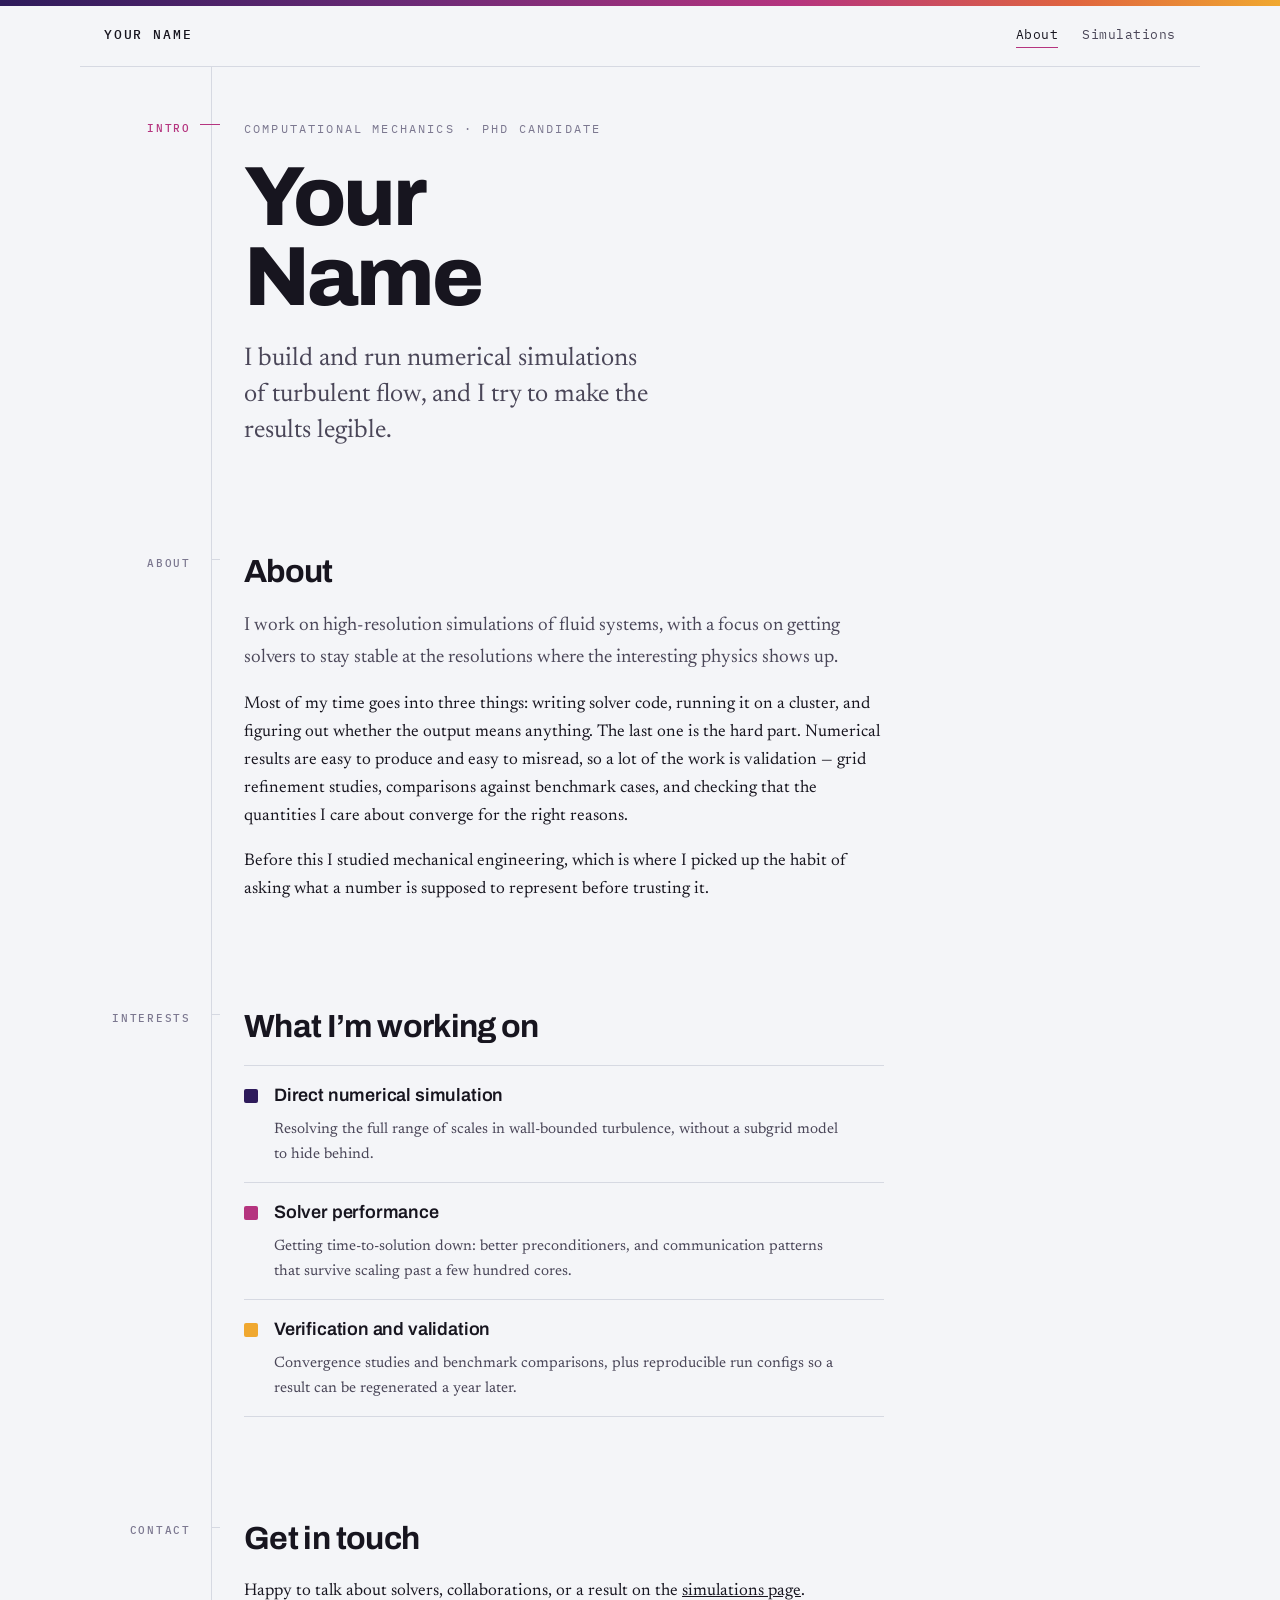
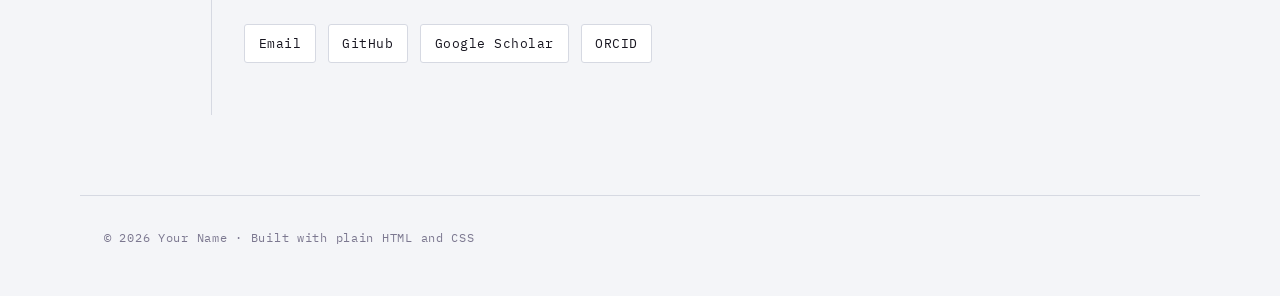
==== index.html @ 63b2d63e "First files" ====
<!DOCTYPE html>
<html lang="en">
<head>
<meta charset="utf-8">
<meta name="viewport" content="width=device-width, initial-scale=1">

<!-- EDIT 1: page title (shows in the browser tab and in search results) -->
<title>Your Name — Numerical simulation</title>
<meta name="description" content="Personal site: research background and simulation results.">

<link rel="preconnect" href="https://fonts.googleapis.com">
<link rel="preconnect" href="https://fonts.gstatic.com" crossorigin>
<link href="https://fonts.googleapis.com/css2?family=Archivo:wght@500;600;700;800&family=IBM+Plex+Mono:wght@400;500&family=Newsreader:ital,opsz,wght@0,6..72,400;0,6..72,500;1,6..72,400&display=swap" rel="stylesheet">
<link rel="stylesheet" href="style.css">
</head>

<body>
<div class="colorbar"></div>

<header class="masthead">
  <!-- EDIT 2: your name, in both places it appears -->
  <a class="masthead__name" href="index.html">Your Name</a>
  <nav class="nav" aria-label="Main">
    <a href="index.html" aria-current="page">About</a>
    <a href="simulations.html">Simulations</a>
  </nav>
</header>

<main class="wrap">

  <section class="band" id="intro">
    <div class="band__tick">Intro</div>
    <div class="band__body">
      <!-- EDIT 3: your field, one short line -->
      <p class="hero__eyebrow">Computational mechanics &middot; PhD candidate</p>
      <h1 class="hero__name">Your<br>Name</h1>
      <!-- EDIT 4: one sentence on what you actually do -->
      <p class="hero__thesis">I build and run numerical simulations of turbulent flow, and I try to make the results legible.</p>
    </div>
  </section>

  <section class="band" id="about">
    <div class="band__tick">About</div>
    <div class="band__body">
      <h2>About</h2>
      <!-- EDIT 5: replace these two paragraphs with your own background -->
      <p class="lede">I work on high-resolution simulations of fluid systems, with a focus on getting solvers to stay stable at the resolutions where the interesting physics shows up.</p>
      <p>Most of my time goes into three things: writing solver code, running it on a cluster, and figuring out whether the output means anything. The last one is the hard part. Numerical results are easy to produce and easy to misread, so a lot of the work is validation — grid refinement studies, comparisons against benchmark cases, and checking that the quantities I care about converge for the right reasons.</p>
      <p>Before this I studied mechanical engineering, which is where I picked up the habit of asking what a number is supposed to represent before trusting it.</p>
    </div>
  </section>

  <section class="band" id="work">
    <div class="band__tick">Interests</div>
    <div class="band__body">
      <h2>What I&rsquo;m working on</h2>
      <!-- EDIT 6: your research threads. Swatch colors are set inline. -->
      <ul class="legend">
        <li>
          <span class="swatch" style="background:#2e1b5b"></span>
          <div>
            <h3>Direct numerical simulation</h3>
            <p>Resolving the full range of scales in wall-bounded turbulence, without a subgrid model to hide behind.</p>
          </div>
        </li>
        <li>
          <span class="swatch" style="background:#b5347f"></span>
          <div>
            <h3>Solver performance</h3>
            <p>Getting time-to-solution down: better preconditioners, and communication patterns that survive scaling past a few hundred cores.</p>
          </div>
        </li>
        <li>
          <span class="swatch" style="background:#f0a830"></span>
          <div>
            <h3>Verification and validation</h3>
            <p>Convergence studies and benchmark comparisons, plus reproducible run configs so a result can be regenerated a year later.</p>
          </div>
        </li>
      </ul>
    </div>
  </section>

  <section class="band" id="contact">
    <div class="band__tick">Contact</div>
    <div class="band__body">
      <h2>Get in touch</h2>
      <p>Happy to talk about solvers, collaborations, or a result on the <a href="simulations.html">simulations page</a>.</p>
      <!-- EDIT 7: your real links. Delete any you don't use. -->
      <ul class="links">
        <li><a href="mailto:you@example.com">Email</a></li>
        <li><a href="https://github.com/yourusername">GitHub</a></li>
        <li><a href="https://scholar.google.com/">Google Scholar</a></li>
        <li><a href="https://orcid.org/">ORCID</a></li>
      </ul>
    </div>
  </section>

</main>

<footer class="foot">
  <!-- EDIT 8: name and year -->
  <p>&copy; 2026 Your Name &middot; Built with plain HTML and CSS</p>
</footer>

<script src="site.js"></script>
</body>
</html>
---- style.css ----
/* ============================================================
   Shared styles for both pages.
   Change a value here and it updates the whole site.
   ============================================================ */

:root {
  /* Palette sampled from a sequential colormap: deep indigo -> magenta -> amber */
  --indigo: #2e1b5b;
  --magenta: #b5347f;
  --amber: #f0a830;

  --ink: #17151f;
  --ink-2: #4a4658;
  --ink-3: #7c7890;
  --paper: #f4f5f8;
  --panel: #ffffff;
  --grid: #d6d9e2;

  --rail: 108px;      /* width of the axis rail column */
  --measure: 64ch;    /* comfortable reading width */

  --display: "Archivo", system-ui, sans-serif;
  --body: "Newsreader", Georgia, serif;
  --mono: "IBM Plex Mono", ui-monospace, monospace;
}

*,
*::before,
*::after { box-sizing: border-box; }

html { -webkit-text-size-adjust: 100%; }

body {
  margin: 0;
  background: var(--paper);
  color: var(--ink);
  font-family: var(--body);
  font-size: 1.0625rem;
  line-height: 1.65;
  font-optical-sizing: auto;
}

a { color: inherit; }

:focus-visible {
  outline: 2px solid var(--magenta);
  outline-offset: 3px;
  border-radius: 2px;
}

/* ---------- Colorbar + masthead ---------- */

.colorbar {
  height: 6px;
  background: linear-gradient(90deg,
    var(--indigo) 0%,
    #6b2a76 32%,
    var(--magenta) 62%,
    #e0653f 84%,
    var(--amber) 100%);
}

.masthead {
  display: flex;
  align-items: baseline;
  justify-content: space-between;
  gap: 1.5rem;
  flex-wrap: wrap;
  max-width: 1120px;
  margin: 0 auto;
  padding: 1.1rem 1.5rem;
  border-bottom: 1px solid var(--grid);
}

.masthead__name {
  font-family: var(--mono);
  font-size: 0.8125rem;
  font-weight: 500;
  letter-spacing: 0.14em;
  text-transform: uppercase;
  text-decoration: none;
}

.nav {
  display: flex;
  gap: 1.5rem;
  font-family: var(--mono);
  font-size: 0.8125rem;
  letter-spacing: 0.04em;
}

.nav a {
  text-decoration: none;
  color: var(--ink-2);
  padding-bottom: 2px;
  border-bottom: 1px solid transparent;
}

.nav a:hover { color: var(--ink); border-bottom-color: var(--grid); }

.nav a[aria-current="page"] {
  color: var(--ink);
  border-bottom-color: var(--magenta);
}

/* ---------- Page frame ---------- */

.wrap {
  max-width: 1120px;
  margin: 0 auto;
  padding: 0 1.5rem 5rem;
}

/* A band is one section: an axis tick on the left, content on the right. */
.band {
  display: grid;
  grid-template-columns: var(--rail) minmax(0, 1fr);
  align-items: start;
}

.band__tick {
  position: relative;
  align-self: stretch;
  padding: 3.25rem 1.25rem 3.25rem 0;
  border-right: 1px solid var(--grid);
  font-family: var(--mono);
  font-size: 0.6875rem;
  font-weight: 500;
  letter-spacing: 0.16em;
  text-transform: uppercase;
  color: var(--ink-3);
  text-align: right;
  transition: color 0.3s ease;
}

/* the tick mark that crosses the axis */
.band__tick::after {
  content: "";
  position: absolute;
  right: -9px;
  top: 3.6rem;
  width: 9px;
  height: 1px;
  background: var(--grid);
  transition: width 0.3s ease, background-color 0.3s ease;
}

.band.is-current .band__tick { color: var(--magenta); }
.band.is-current .band__tick::after { width: 20px; background: var(--magenta); }

.band__body {
  padding: 3.25rem 0 3.25rem 2rem;
  min-width: 0;
}

/* ---------- Type ---------- */

.hero__eyebrow {
  font-family: var(--mono);
  font-size: 0.75rem;
  letter-spacing: 0.18em;
  text-transform: uppercase;
  color: var(--ink-3);
  margin: 0 0 1.25rem;
}

.hero__name {
  font-family: var(--display);
  font-weight: 800;
  font-size: clamp(2.75rem, 8vw, 5.25rem);
  line-height: 0.95;
  letter-spacing: -0.035em;
  margin: 0;
}

.hero__thesis {
  max-width: 30ch;
  margin: 1.5rem 0 0;
  font-size: clamp(1.25rem, 2.4vw, 1.6rem);
  line-height: 1.4;
  color: var(--ink-2);
}

h2 {
  font-family: var(--display);
  font-weight: 700;
  font-size: clamp(1.5rem, 3vw, 2rem);
  letter-spacing: -0.02em;
  line-height: 1.15;
  margin: 0 0 1.25rem;
}

h3 {
  font-family: var(--display);
  font-weight: 600;
  font-size: 1.125rem;
  letter-spacing: -0.01em;
  margin: 0 0 0.5rem;
}

p { max-width: var(--measure); margin: 0 0 1.1rem; }
p:last-child { margin-bottom: 0; }

.lede { font-size: 1.1875rem; color: var(--ink-2); }

/* ---------- Legend (research interests) ---------- */

.legend { list-style: none; margin: 0; padding: 0; max-width: var(--measure); }

.legend li {
  display: grid;
  grid-template-columns: 14px 1fr;
  gap: 1rem;
  align-items: start;
  padding: 0.9rem 0;
  border-bottom: 1px solid var(--grid);
}

.legend li:first-child { border-top: 1px solid var(--grid); }

.legend .swatch {
  width: 14px;
  height: 14px;
  margin-top: 0.5rem;
  border-radius: 2px;
}

.legend p { margin: 0.15rem 0 0; color: var(--ink-2); font-size: 0.9375rem; }

/* ---------- Contact links ---------- */

.links {
  display: flex;
  flex-wrap: wrap;
  gap: 0.6rem 0.75rem;
  padding: 0;
  margin: 0;
  list-style: none;
}

.links a {
  display: inline-block;
  font-family: var(--mono);
  font-size: 0.8125rem;
  letter-spacing: 0.04em;
  text-decoration: none;
  padding: 0.5rem 0.85rem;
  background: var(--panel);
  border: 1px solid var(--grid);
  border-radius: 3px;
  transition: border-color 0.2s ease, transform 0.2s ease;
}

.links a:hover {
  border-color: var(--magenta);
  transform: translateY(-1px);
}

/* ---------- Figures (simulation cards) ---------- */

.figures {
  display: grid;
  gap: 3.5rem;
}

.figure {
  background: var(--panel);
  border: 1px solid var(--grid);
  border-radius: 4px;
  overflow: hidden;
}

.figure__media {
  position: relative;
  aspect-ratio: 16 / 9;
  background: #101018;
}

.figure__media video,
.figure__media iframe,
.figure__media img {
  display: block;
  width: 100%;
  height: 100%;
  border: 0;
  object-fit: cover;
}

/* Styled stand-in shown until you drop a real video in */
.figure__slot {
  position: absolute;
  inset: 0;
  display: grid;
  place-content: center;
  gap: 0.5rem;
  text-align: center;
  padding: 1.5rem;
  color: #8f8ba6;
  font-family: var(--mono);
  font-size: 0.75rem;
  letter-spacing: 0.08em;
  background-image:
    linear-gradient(to right, rgba(255, 255, 255, 0.055) 1px, transparent 1px),
    linear-gradient(to bottom, rgba(255, 255, 255, 0.055) 1px, transparent 1px);
  background-size: 40px 40px;
}

.figure__slot strong {
  color: #cfcbe0;
  font-weight: 500;
  letter-spacing: 0.14em;
  text-transform: uppercase;
}

.figure__caption { padding: 1.5rem 1.5rem 1.75rem; }

.figure__label {
  font-family: var(--mono);
  font-size: 0.75rem;
  font-weight: 500;
  letter-spacing: 0.14em;
  text-transform: uppercase;
  color: var(--magenta);
  margin: 0 0 0.4rem;
}

.figure__caption p { font-size: 0.9688rem; color: var(--ink-2); }

/* Run parameters table */
.params {
  width: 100%;
  border-collapse: collapse;
  margin-top: 1.25rem;
  font-family: var(--mono);
  font-size: 0.8125rem;
}

.params caption {
  text-align: left;
  font-size: 0.6875rem;
  letter-spacing: 0.16em;
  text-transform: uppercase;
  color: var(--ink-3);
  padding-bottom: 0.6rem;
}

.params th,
.params td {
  text-align: left;
  padding: 0.5rem 0.75rem 0.5rem 0;
  border-top: 1px solid var(--grid);
  vertical-align: top;
}

.params th { font-weight: 400; color: var(--ink-3); width: 40%; }
.params td { color: var(--ink); }

/* ---------- Footer ---------- */

.foot {
  border-top: 1px solid var(--grid);
  padding: 2rem 1.5rem 3rem;
  max-width: 1120px;
  margin: 0 auto;
  font-family: var(--mono);
  font-size: 0.75rem;
  letter-spacing: 0.06em;
  color: var(--ink-3);
}

/* ---------- Small screens: the axis rail folds away ---------- */

@media (max-width: 760px) {
  .band { grid-template-columns: 1fr; }

  .band__tick {
    border-right: 0;
    text-align: left;
    padding: 2.5rem 0 0;
  }

  .band__tick::after {
    right: auto;
    left: 0;
    top: auto;
    bottom: -0.55rem;
    width: 26px;
    background: var(--magenta);
  }

  .band.is-current .band__tick::after { width: 26px; }

  .band__body { padding: 1.25rem 0 2.25rem; }
}

@media (prefers-reduced-motion: reduce) {
  *,
  *::before,
  *::after {
    animation-duration: 0.01ms !important;
    transition-duration: 0.01ms !important;
    scroll-behavior: auto !important;
  }
}
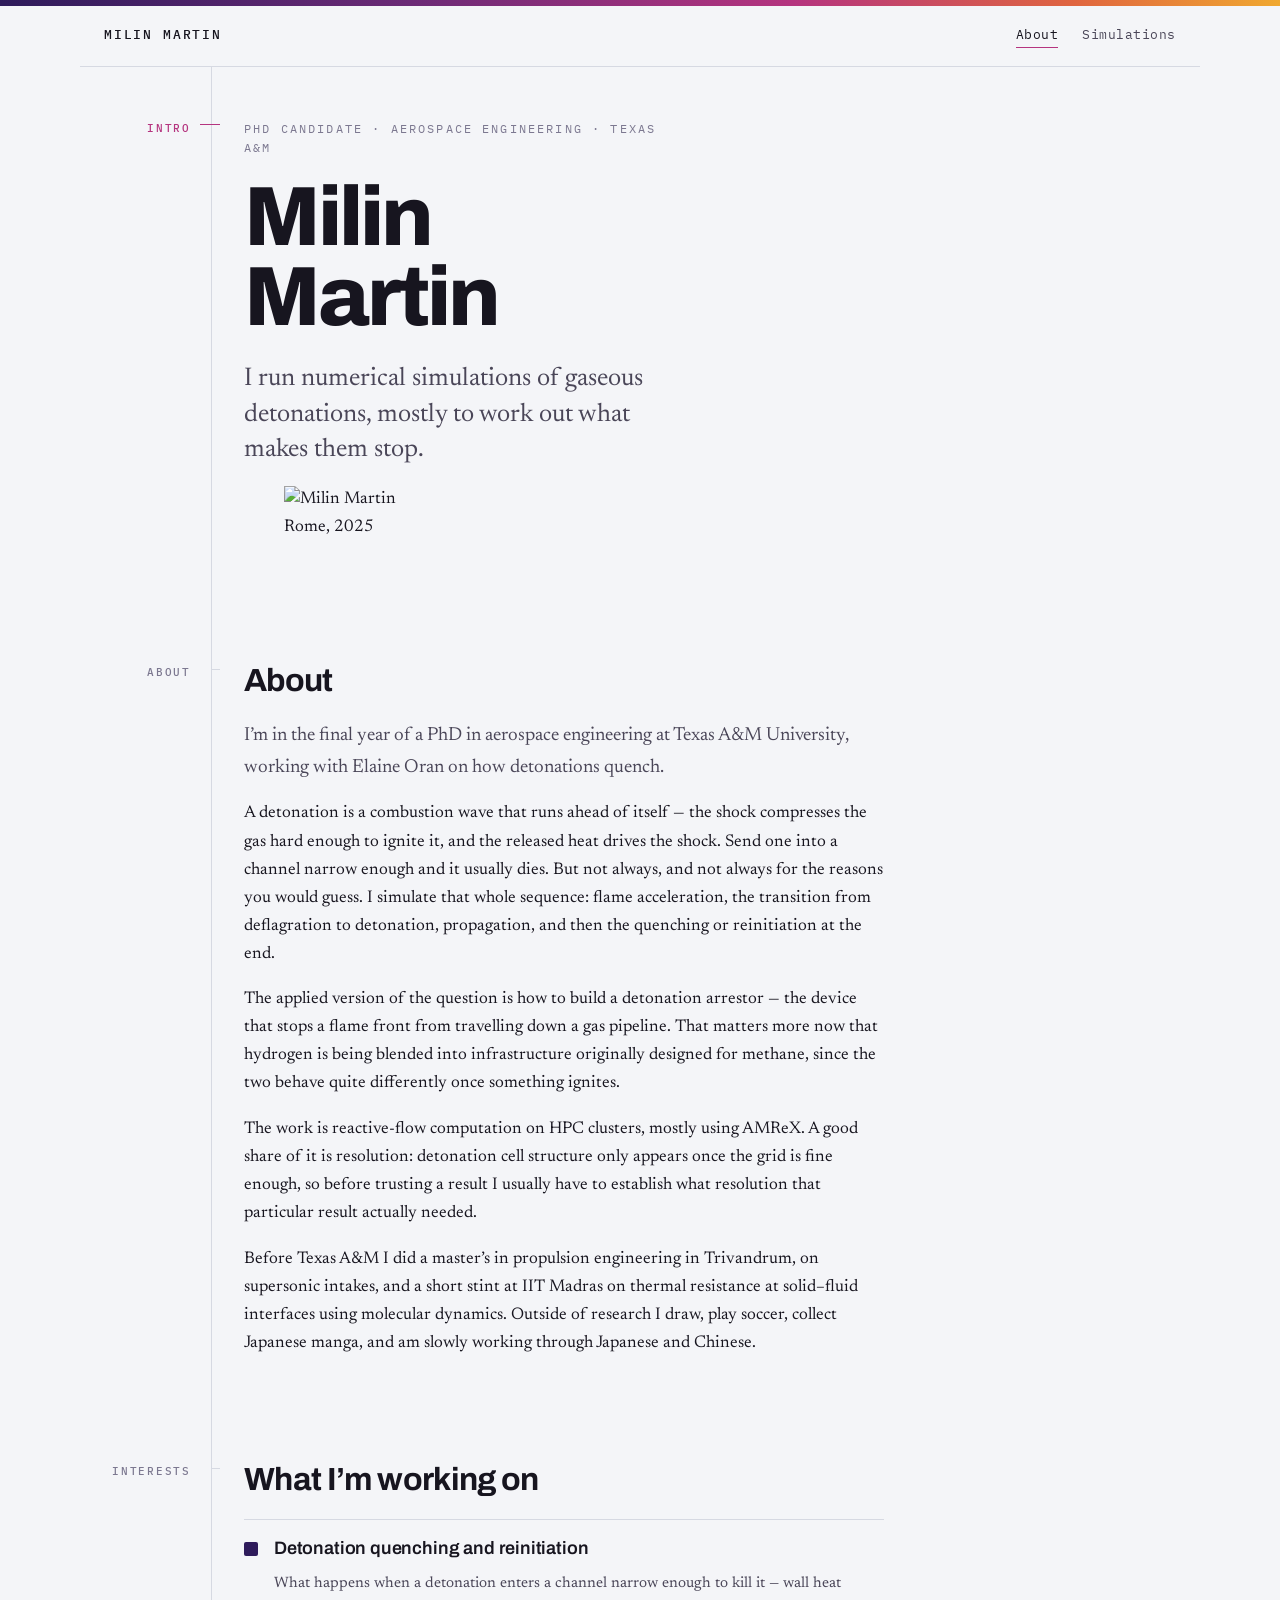
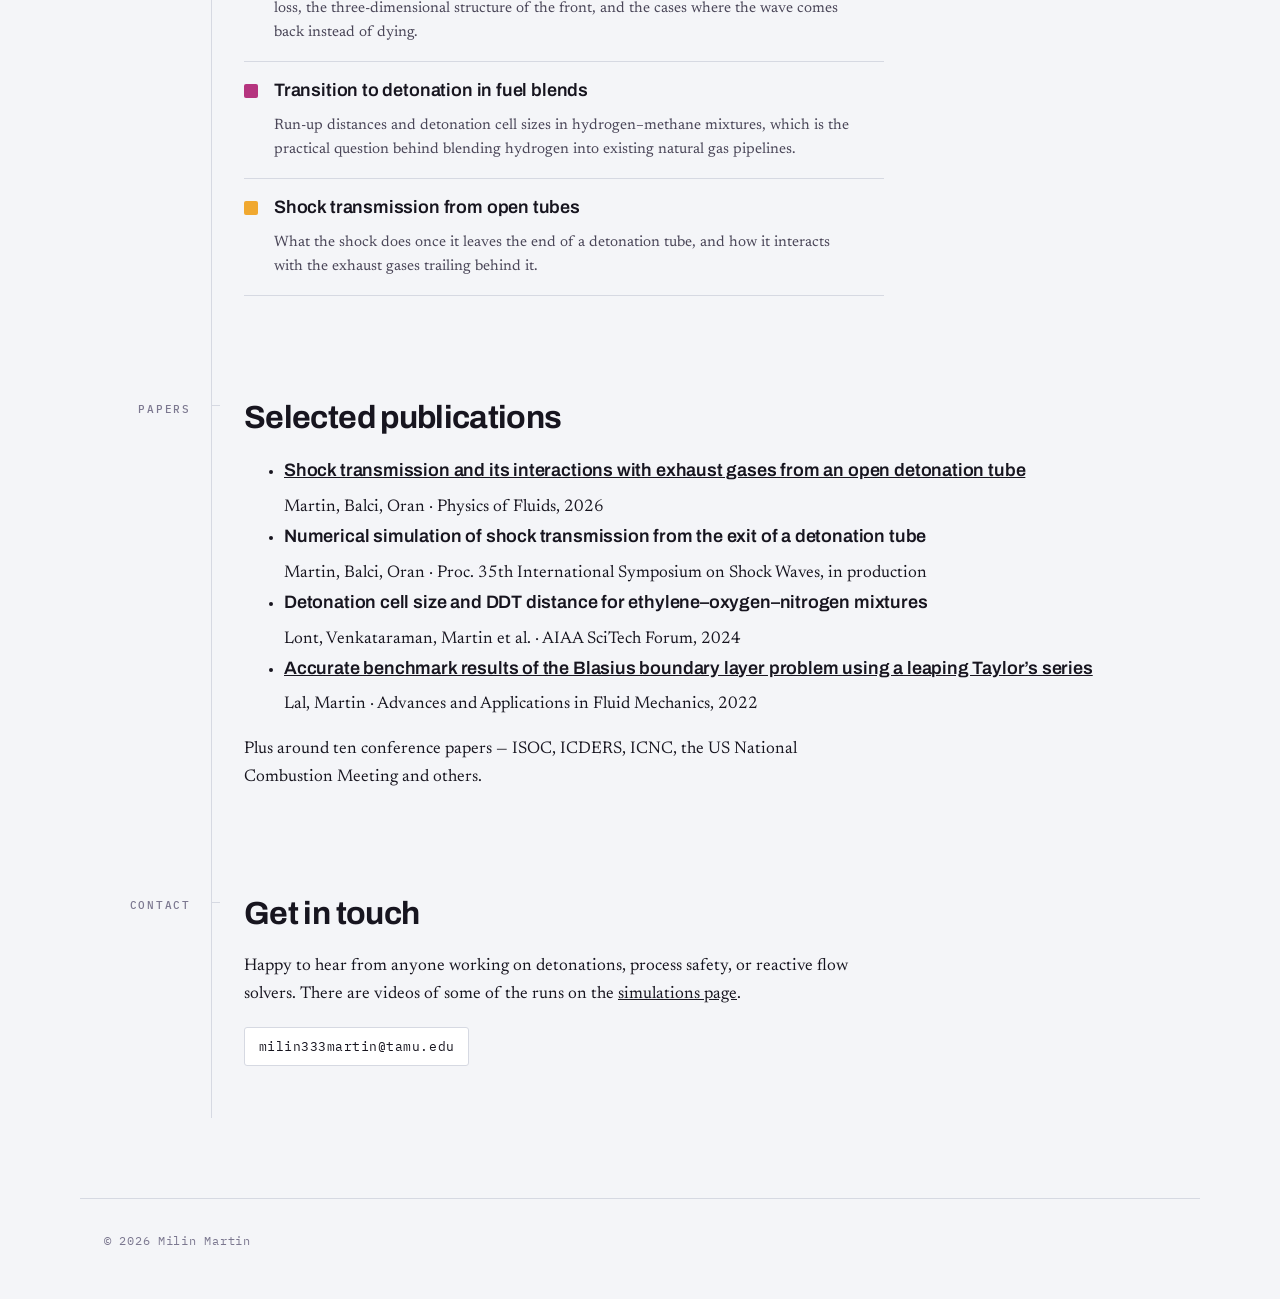
==== commit 303d6f96: "Update personal information in index.html" ====
--- a/index.html
+++ b/index.html
@@ -4,9 +4,8 @@
 <meta charset="utf-8">
 <meta name="viewport" content="width=device-width, initial-scale=1">
 
-<!-- EDIT 1: page title (shows in the browser tab and in search results) -->
-<title>Your Name — Numerical simulation</title>
-<meta name="description" content="Personal site: research background and simulation results.">
+<title>Milin Martin — Detonation simulations</title>
+<meta name="description" content="Milin Martin, PhD candidate in aerospace engineering at Texas A&amp;M University, working on numerical simulations of gaseous detonations.">
 
 <link rel="preconnect" href="https://fonts.googleapis.com">
 <link rel="preconnect" href="https://fonts.gstatic.com" crossorigin>
@@ -18,8 +17,7 @@
 <div class="colorbar"></div>
 
 <header class="masthead">
-  <!-- EDIT 2: your name, in both places it appears -->
-  <a class="masthead__name" href="index.html">Your Name</a>
+  <a class="masthead__name" href="index.html">Milin Martin</a>
   <nav class="nav" aria-label="Main">
     <a href="index.html" aria-current="page">About</a>
     <a href="simulations.html">Simulations</a>
@@ -31,11 +29,18 @@
   <section class="band" id="intro">
     <div class="band__tick">Intro</div>
     <div class="band__body">
-      <!-- EDIT 3: your field, one short line -->
-      <p class="hero__eyebrow">Computational mechanics &middot; PhD candidate</p>
-      <h1 class="hero__name">Your<br>Name</h1>
-      <!-- EDIT 4: one sentence on what you actually do -->
-      <p class="hero__thesis">I build and run numerical simulations of turbulent flow, and I try to make the results legible.</p>
+      <div class="hero-grid">
+        <div>
+          <p class="hero__eyebrow">PhD candidate &middot; Aerospace Engineering &middot; Texas A&amp;M</p>
+          <h1 class="hero__name">Milin<br>Martin</h1>
+          <p class="hero__thesis">I run numerical simulations of gaseous detonations, mostly to work out what makes them stop.</p>
+        </div>
+        <figure class="portrait">
+          <img src="milin.jpg" alt="Milin Martin" width="800" height="800">
+          <!-- Change this caption to whatever you like, or delete the line -->
+          <figcaption>Rome, 2025</figcaption>
+        </figure>
+      </div>
     </div>
   </section>
 
@@ -43,10 +48,16 @@
     <div class="band__tick">About</div>
     <div class="band__body">
       <h2>About</h2>
-      <!-- EDIT 5: replace these two paragraphs with your own background -->
-      <p class="lede">I work on high-resolution simulations of fluid systems, with a focus on getting solvers to stay stable at the resolutions where the interesting physics shows up.</p>
-      <p>Most of my time goes into three things: writing solver code, running it on a cluster, and figuring out whether the output means anything. The last one is the hard part. Numerical results are easy to produce and easy to misread, so a lot of the work is validation — grid refinement studies, comparisons against benchmark cases, and checking that the quantities I care about converge for the right reasons.</p>
-      <p>Before this I studied mechanical engineering, which is where I picked up the habit of asking what a number is supposed to represent before trusting it.</p>
+
+      <p class="lede">I&rsquo;m in the final year of a PhD in aerospace engineering at Texas A&amp;M University, working with Elaine Oran on how detonations quench.</p>
+
+      <p>A detonation is a combustion wave that runs ahead of itself &mdash; the shock compresses the gas hard enough to ignite it, and the released heat drives the shock. Send one into a channel narrow enough and it usually dies. But not always, and not always for the reasons you would guess. I simulate that whole sequence: flame acceleration, the transition from deflagration to detonation, propagation, and then the quenching or reinitiation at the end.</p>
+
+      <p>The applied version of the question is how to build a detonation arrestor &mdash; the device that stops a flame front from travelling down a gas pipeline. That matters more now that hydrogen is being blended into infrastructure originally designed for methane, since the two behave quite differently once something ignites.</p>
+
+      <p>The work is reactive-flow computation on HPC clusters, mostly using AMReX. A good share of it is resolution: detonation cell structure only appears once the grid is fine enough, so before trusting a result I usually have to establish what resolution that particular result actually needed.</p>
+
+      <p>Before Texas A&amp;M I did a master&rsquo;s in propulsion engineering in Trivandrum, on supersonic intakes, and a short stint at IIT Madras on thermal resistance at solid&ndash;fluid interfaces using molecular dynamics. Outside of research I draw, play soccer, collect Japanese manga, and am slowly working through Japanese and Chinese.</p>
     </div>
   </section>
 
@@ -54,30 +65,55 @@
     <div class="band__tick">Interests</div>
     <div class="band__body">
       <h2>What I&rsquo;m working on</h2>
-      <!-- EDIT 6: your research threads. Swatch colors are set inline. -->
       <ul class="legend">
         <li>
           <span class="swatch" style="background:#2e1b5b"></span>
           <div>
-            <h3>Direct numerical simulation</h3>
-            <p>Resolving the full range of scales in wall-bounded turbulence, without a subgrid model to hide behind.</p>
+            <h3>Detonation quenching and reinitiation</h3>
+            <p>What happens when a detonation enters a channel narrow enough to kill it &mdash; wall heat loss, the three-dimensional structure of the front, and the cases where the wave comes back instead of dying.</p>
           </div>
         </li>
         <li>
           <span class="swatch" style="background:#b5347f"></span>
           <div>
-            <h3>Solver performance</h3>
-            <p>Getting time-to-solution down: better preconditioners, and communication patterns that survive scaling past a few hundred cores.</p>
+            <h3>Transition to detonation in fuel blends</h3>
+            <p>Run-up distances and detonation cell sizes in hydrogen&ndash;methane mixtures, which is the practical question behind blending hydrogen into existing natural gas pipelines.</p>
           </div>
         </li>
         <li>
           <span class="swatch" style="background:#f0a830"></span>
           <div>
-            <h3>Verification and validation</h3>
-            <p>Convergence studies and benchmark comparisons, plus reproducible run configs so a result can be regenerated a year later.</p>
+            <h3>Shock transmission from open tubes</h3>
+            <p>What the shock does once it leaves the end of a detonation tube, and how it interacts with the exhaust gases trailing behind it.</p>
           </div>
         </li>
       </ul>
+    </div>
+  </section>
+
+  <section class="band" id="papers">
+    <div class="band__tick">Papers</div>
+    <div class="band__body">
+      <h2>Selected publications</h2>
+      <ul class="pubs">
+        <li>
+          <h3><a href="https://doi.org/10.1063/5.0331079">Shock transmission and its interactions with exhaust gases from an open detonation tube</a></h3>
+          <span class="venue">Martin, Balci, Oran &middot; Physics of Fluids, 2026</span>
+        </li>
+        <li>
+          <h3>Numerical simulation of shock transmission from the exit of a detonation tube</h3>
+          <span class="venue">Martin, Balci, Oran &middot; Proc. 35th International Symposium on Shock Waves, in production</span>
+        </li>
+        <li>
+          <h3>Detonation cell size and DDT distance for ethylene&ndash;oxygen&ndash;nitrogen mixtures</h3>
+          <span class="venue">Lont, Venkataraman, Martin et al. &middot; AIAA SciTech Forum, 2024</span>
+        </li>
+        <li>
+          <h3><a href="http://dx.doi.org/10.17654/0973468622004">Accurate benchmark results of the Blasius boundary layer problem using a leaping Taylor&rsquo;s series</a></h3>
+          <span class="venue">Lal, Martin &middot; Advances and Applications in Fluid Mechanics, 2022</span>
+        </li>
+      </ul>
+      <p class="note">Plus around ten conference papers &mdash; ISOC, ICDERS, ICNC, the US National Combustion Meeting and others.</p>
     </div>
   </section>
 
@@ -85,13 +121,15 @@
     <div class="band__tick">Contact</div>
     <div class="band__body">
       <h2>Get in touch</h2>
-      <p>Happy to talk about solvers, collaborations, or a result on the <a href="simulations.html">simulations page</a>.</p>
-      <!-- EDIT 7: your real links. Delete any you don't use. -->
+      <p>Happy to hear from anyone working on detonations, process safety, or reactive flow solvers. There are videos of some of the runs on the <a href="simulations.html">simulations page</a>.</p>
       <ul class="links">
-        <li><a href="mailto:you@example.com">Email</a></li>
-        <li><a href="https://github.com/yourusername">GitHub</a></li>
-        <li><a href="https://scholar.google.com/">Google Scholar</a></li>
-        <li><a href="https://orcid.org/">ORCID</a></li>
+        <li><a href="mailto:milin333martin@tamu.edu">milin333martin@tamu.edu</a></li>
+
+        <!-- To add these, delete the arrows around a line and paste your real URL in:
+        <li><a href="PASTE_YOUR_LINKEDIN_URL">LinkedIn</a></li>
+        <li><a href="PASTE_YOUR_SCHOLAR_URL">Google Scholar</a></li>
+        <li><a href="MilinCV.pdf">CV (PDF)</a></li>
+        -->
       </ul>
     </div>
   </section>
@@ -99,8 +137,7 @@
 </main>
 
 <footer class="foot">
-  <!-- EDIT 8: name and year -->
-  <p>&copy; 2026 Your Name &middot; Built with plain HTML and CSS</p>
+  <p>&copy; 2026 Milin Martin</p>
 </footer>
 
 <script src="site.js"></script>
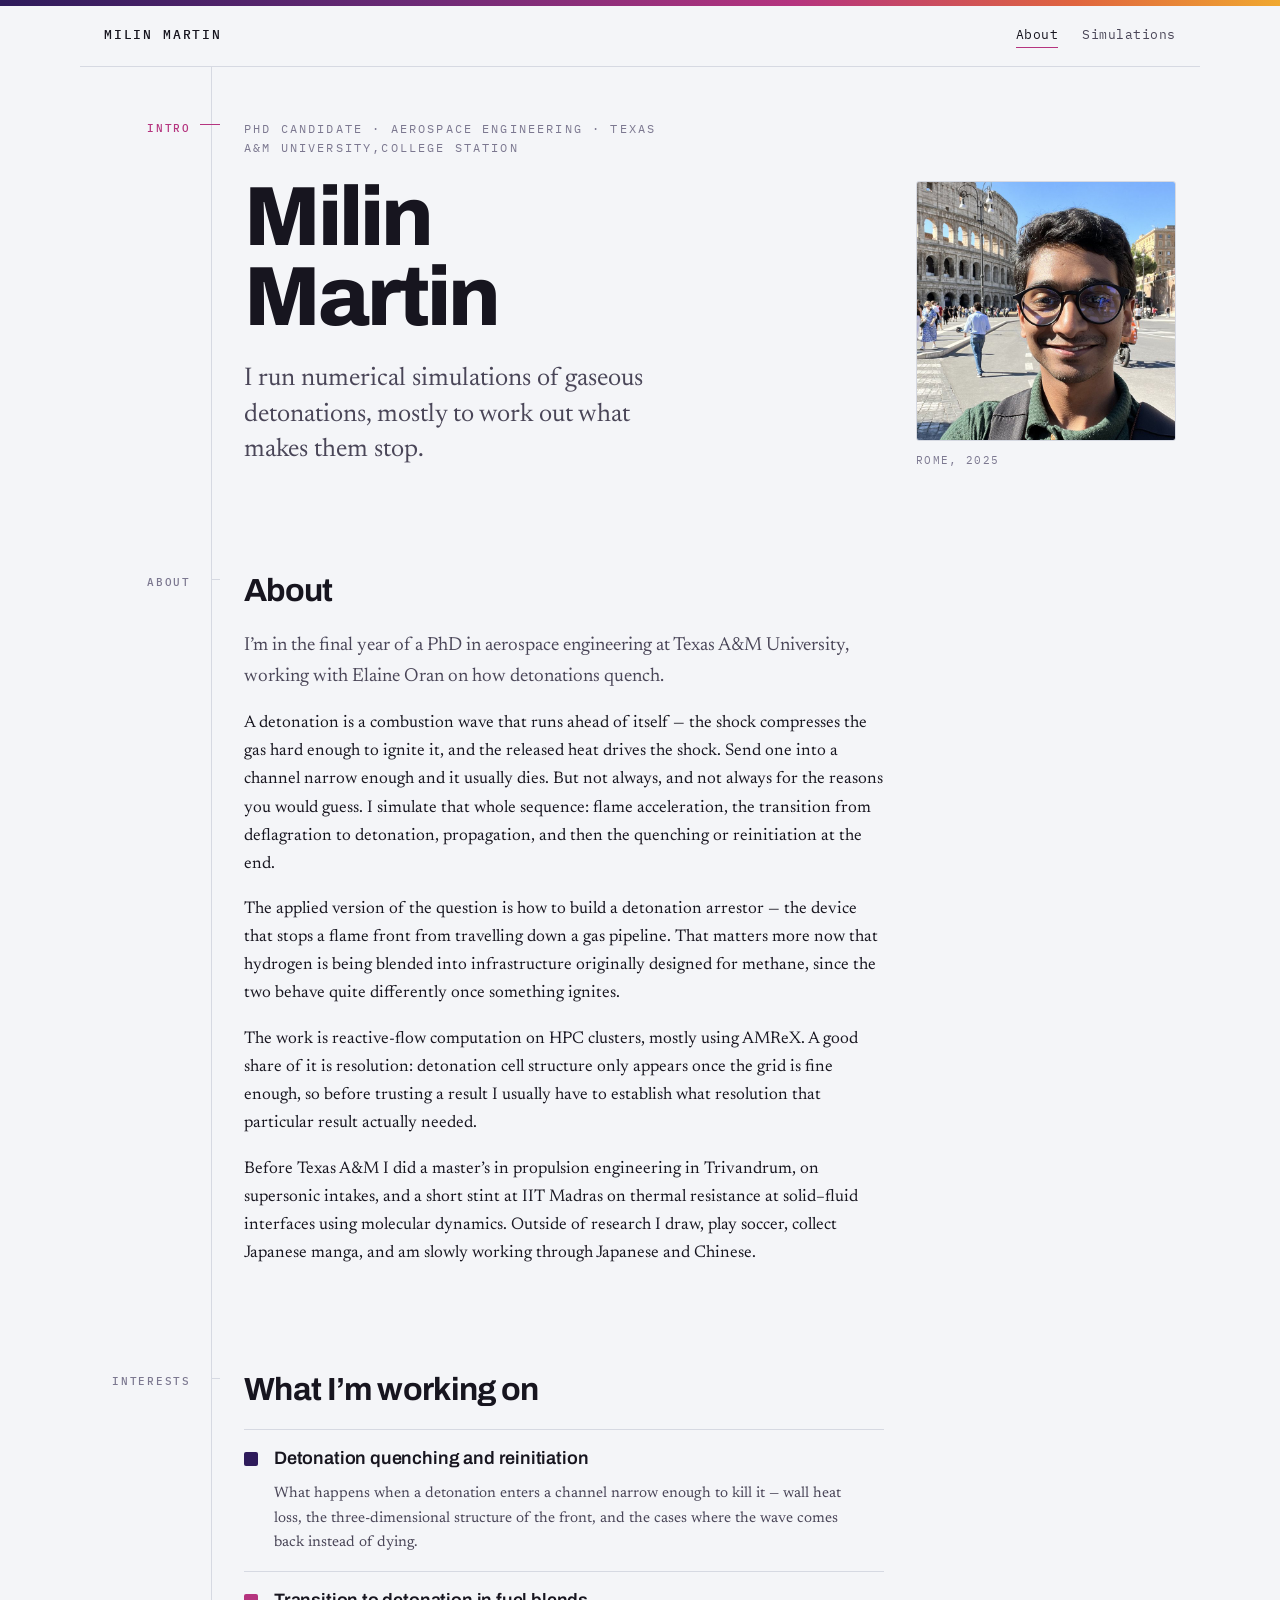
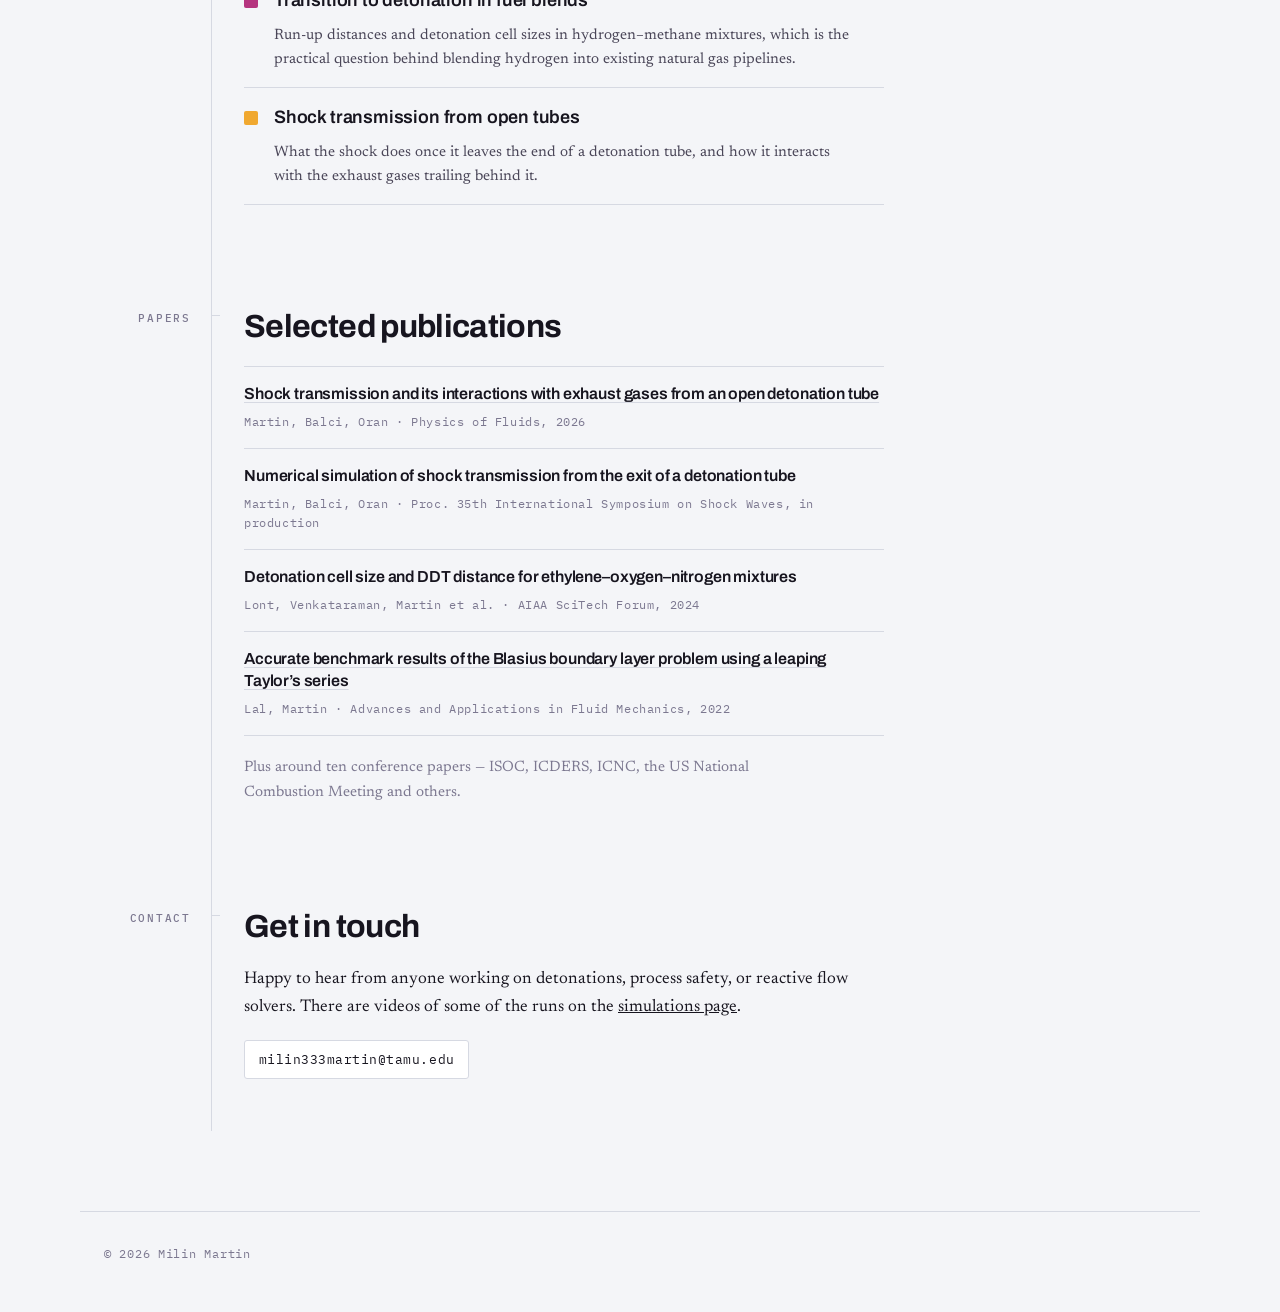
==== commit 666a4a9e: "Expand PhD candidate description in index.html Updated educational details to include full universit" ====
--- a/index.html
+++ b/index.html
@@ -31,7 +31,7 @@
     <div class="band__body">
       <div class="hero-grid">
         <div>
-          <p class="hero__eyebrow">PhD candidate &middot; Aerospace Engineering &middot; Texas A&amp;M</p>
+          <p class="hero__eyebrow">PhD candidate &middot; Aerospace Engineering &middot; Texas A&amp;M University,College Station</p>
           <h1 class="hero__name">Milin<br>Martin</h1>
           <p class="hero__thesis">I run numerical simulations of gaseous detonations, mostly to work out what makes them stop.</p>
         </div>
--- a/style.css
+++ b/style.css
@@ -181,6 +181,38 @@
   color: var(--ink-2);
 }
 
+/* Name on the left, photo on the right */
+.hero-grid {
+  display: grid;
+  grid-template-columns: minmax(0, 1fr) 260px;
+  gap: 3rem;
+  align-items: end;
+}
+
+.portrait { margin: 0; }
+
+.portrait img {
+  display: block;
+  width: 100%;
+  height: auto;
+  border-radius: 3px;
+  border: 1px solid var(--grid);
+}
+
+.portrait figcaption {
+  font-family: var(--mono);
+  font-size: 0.6875rem;
+  letter-spacing: 0.12em;
+  text-transform: uppercase;
+  color: var(--ink-3);
+  margin-top: 0.65rem;
+}
+
+@media (max-width: 900px) {
+  .hero-grid { grid-template-columns: 1fr; gap: 2.25rem; }
+  .portrait { max-width: 210px; }
+}
+
 h2 {
   font-family: var(--display);
   font-weight: 700;
@@ -226,6 +258,32 @@
 }
 
 .legend p { margin: 0.15rem 0 0; color: var(--ink-2); font-size: 0.9375rem; }
+
+/* ---------- Publications ---------- */
+
+.pubs { list-style: none; margin: 0; padding: 0; max-width: var(--measure); }
+
+.pubs li {
+  padding: 1rem 0;
+  border-bottom: 1px solid var(--grid);
+}
+
+.pubs li:first-child { border-top: 1px solid var(--grid); }
+
+.pubs h3 { font-size: 1rem; line-height: 1.4; margin-bottom: 0.4rem; }
+
+.pubs h3 a { text-decoration-color: var(--grid); text-underline-offset: 3px; }
+.pubs h3 a:hover { text-decoration-color: var(--magenta); }
+
+.pubs .venue {
+  display: block;
+  font-family: var(--mono);
+  font-size: 0.75rem;
+  letter-spacing: 0.05em;
+  color: var(--ink-3);
+}
+
+.note { font-size: 0.9375rem; color: var(--ink-3); margin-top: 1.25rem; }
 
 /* ---------- Contact links ---------- */
 
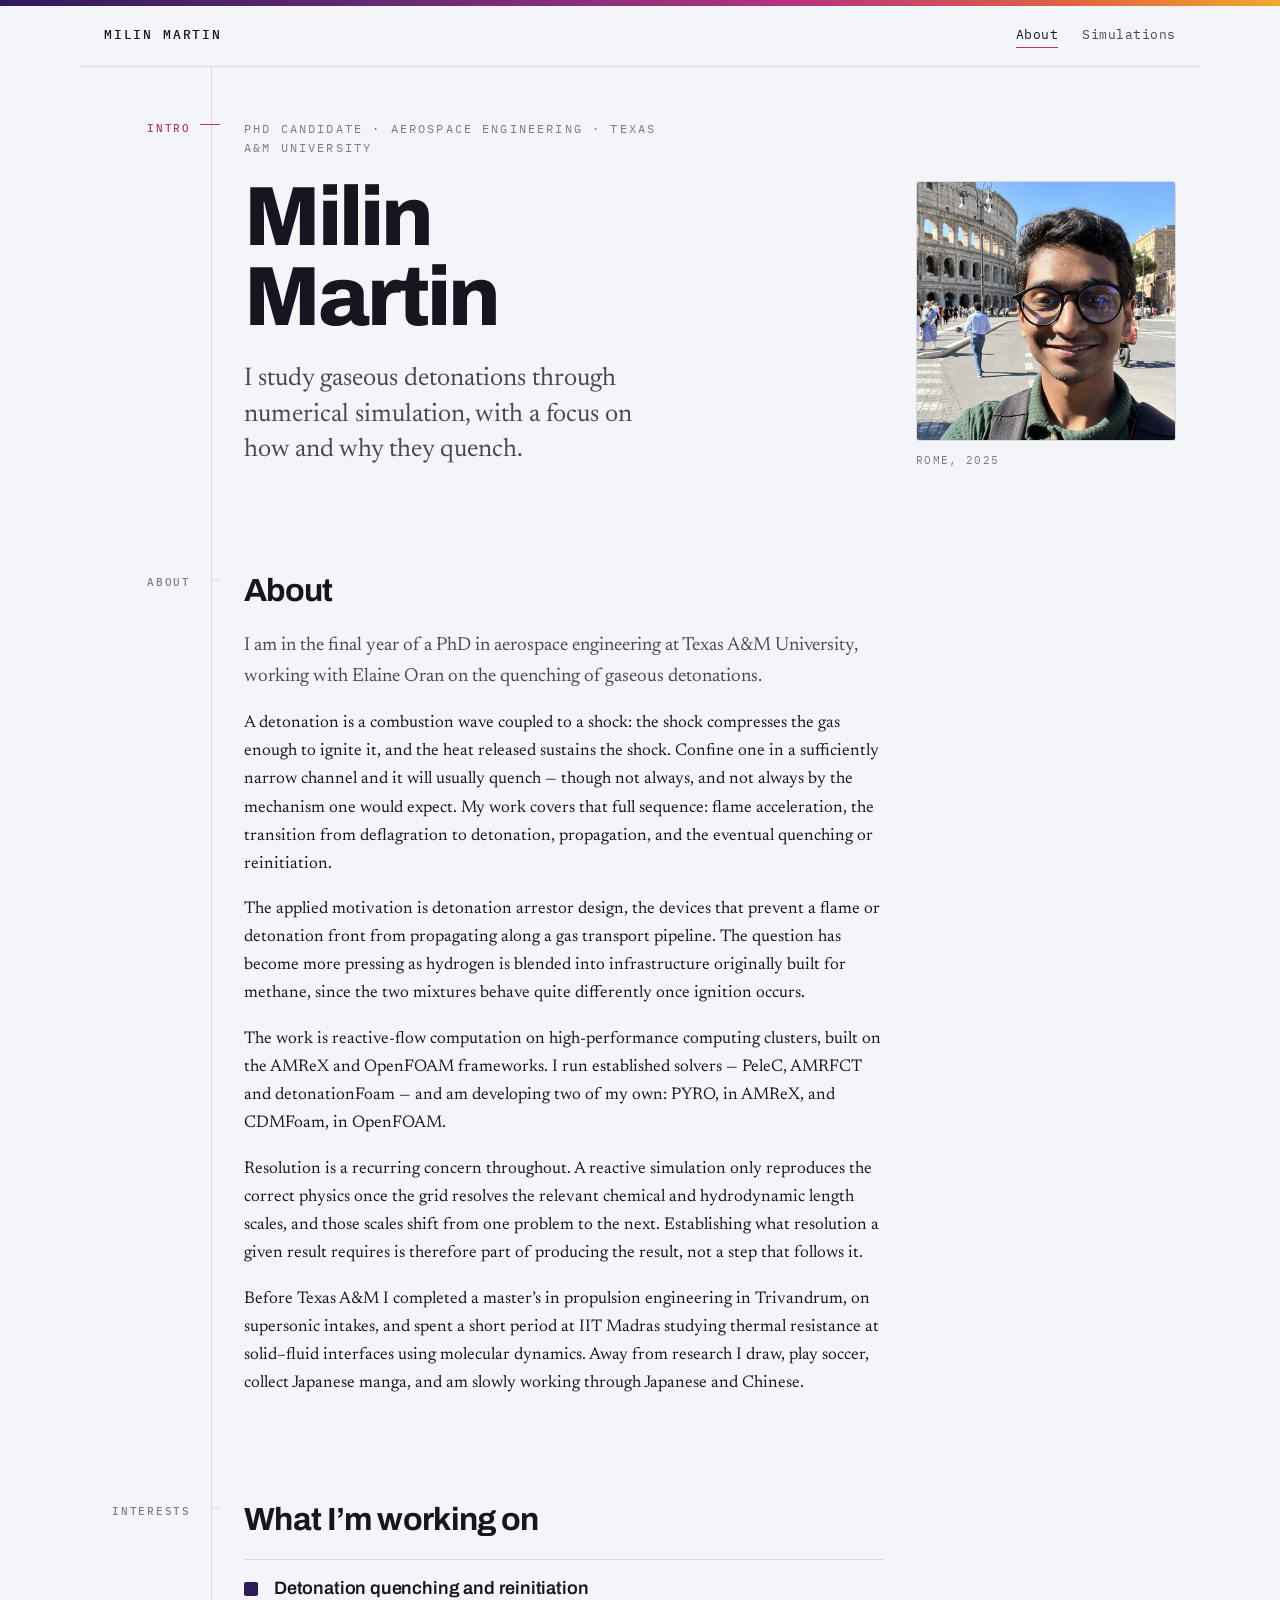
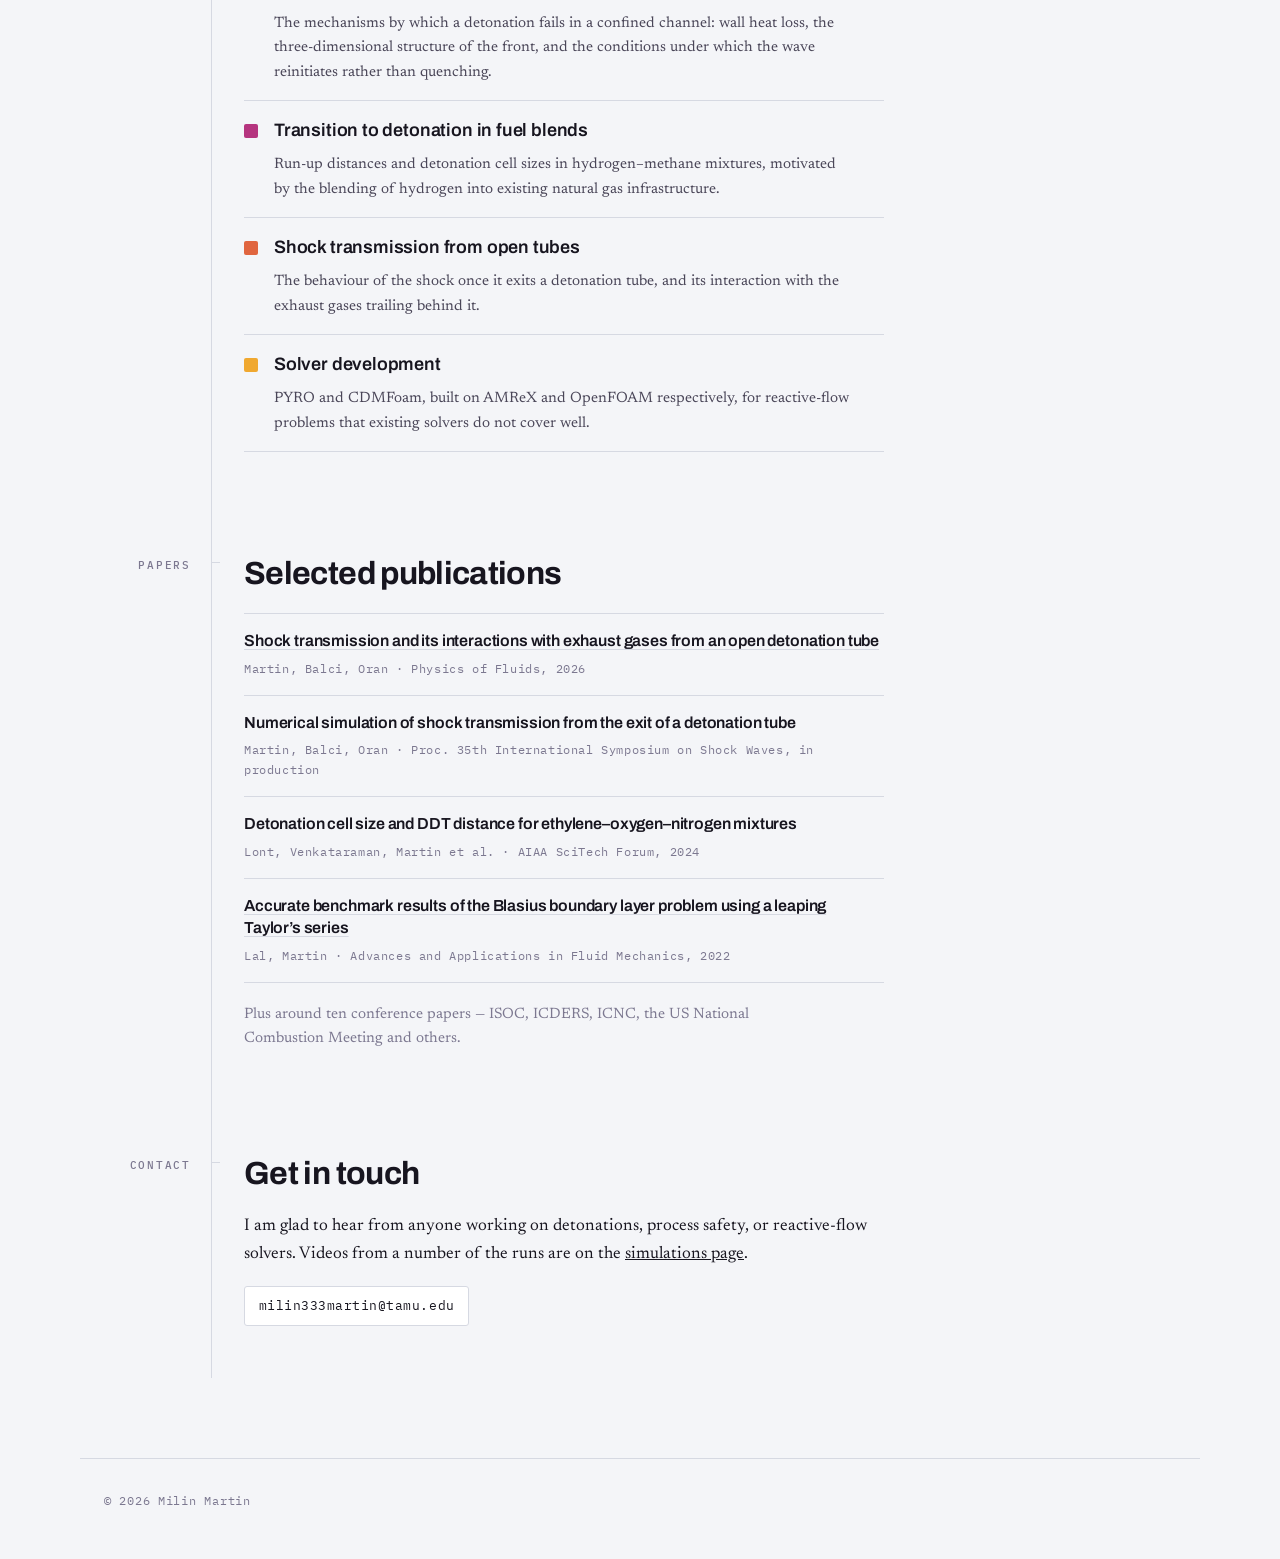
==== commit fe403671: "Refine text content in index.html for clarity Updated various text descriptions for clarity and prec" ====
--- a/index.html
+++ b/index.html
@@ -31,9 +31,9 @@
     <div class="band__body">
       <div class="hero-grid">
         <div>
-          <p class="hero__eyebrow">PhD candidate &middot; Aerospace Engineering &middot; Texas A&amp;M University,College Station</p>
+          <p class="hero__eyebrow">PhD candidate &middot; Aerospace Engineering &middot; Texas A&amp;M University</p>
           <h1 class="hero__name">Milin<br>Martin</h1>
-          <p class="hero__thesis">I run numerical simulations of gaseous detonations, mostly to work out what makes them stop.</p>
+          <p class="hero__thesis">I study gaseous detonations through numerical simulation, with a focus on how and why they quench.</p>
         </div>
         <figure class="portrait">
           <img src="milin.jpg" alt="Milin Martin" width="800" height="800">
@@ -49,15 +49,18 @@
     <div class="band__body">
       <h2>About</h2>
 
-      <p class="lede">I&rsquo;m in the final year of a PhD in aerospace engineering at Texas A&amp;M University, working with Elaine Oran on how detonations quench.</p>
+      <p class="lede">I am in the final year of a PhD in aerospace engineering at Texas A&amp;M University, working with Elaine Oran on the quenching of gaseous detonations.</p>
 
-      <p>A detonation is a combustion wave that runs ahead of itself &mdash; the shock compresses the gas hard enough to ignite it, and the released heat drives the shock. Send one into a channel narrow enough and it usually dies. But not always, and not always for the reasons you would guess. I simulate that whole sequence: flame acceleration, the transition from deflagration to detonation, propagation, and then the quenching or reinitiation at the end.</p>
+      <p>A detonation is a combustion wave coupled to a shock: the shock compresses the gas enough to ignite it, and the heat released sustains the shock. Confine one in a sufficiently narrow channel and it will usually quench &mdash; though not always, and not always by the mechanism one would expect. My work covers that full sequence: flame acceleration, the transition from deflagration to detonation, propagation, and the eventual quenching or reinitiation.</p>
 
-      <p>The applied version of the question is how to build a detonation arrestor &mdash; the device that stops a flame front from travelling down a gas pipeline. That matters more now that hydrogen is being blended into infrastructure originally designed for methane, since the two behave quite differently once something ignites.</p>
+      <p>The applied motivation is detonation arrestor design, the devices that prevent a flame or detonation front from propagating along a gas transport pipeline. The question has become more pressing as hydrogen is blended into infrastructure originally built for methane, since the two mixtures behave quite differently once ignition occurs.</p>
 
-      <p>The work is reactive-flow computation on HPC clusters, mostly using AMReX. A good share of it is resolution: detonation cell structure only appears once the grid is fine enough, so before trusting a result I usually have to establish what resolution that particular result actually needed.</p>
+      <p>The work is reactive-flow computation on high-performance computing clusters, built on the AMReX and OpenFOAM frameworks. I run established solvers &mdash; PeleC, AMRFCT and detonationFoam &mdash; and am developing two of my own: PYRO, in AMReX, and CDMFoam, in OpenFOAM.</p>
 
-      <p>Before Texas A&amp;M I did a master&rsquo;s in propulsion engineering in Trivandrum, on supersonic intakes, and a short stint at IIT Madras on thermal resistance at solid&ndash;fluid interfaces using molecular dynamics. Outside of research I draw, play soccer, collect Japanese manga, and am slowly working through Japanese and Chinese.</p>
+      <p>Resolution is a recurring concern throughout. A reactive simulation only reproduces the correct physics once the grid resolves the relevant chemical and hydrodynamic length scales, and those scales shift from one problem to the next. Establishing what resolution a given result requires is therefore part of producing the result, not a step that follows it.</p>
+
+      <p>Before Texas A&amp;M I completed a master&rsquo;s in propulsion engineering in Trivandrum, on supersonic intakes, and spent a short period at IIT Madras studying thermal resistance at solid&ndash;fluid interfaces using molecular dynamics. Away from research I draw, play soccer, collect Japanese manga, and am slowly working through Japanese and Chinese.</p>
+
     </div>
   </section>
 
@@ -70,21 +73,28 @@
           <span class="swatch" style="background:#2e1b5b"></span>
           <div>
             <h3>Detonation quenching and reinitiation</h3>
-            <p>What happens when a detonation enters a channel narrow enough to kill it &mdash; wall heat loss, the three-dimensional structure of the front, and the cases where the wave comes back instead of dying.</p>
+            <p>The mechanisms by which a detonation fails in a confined channel: wall heat loss, the three-dimensional structure of the front, and the conditions under which the wave reinitiates rather than quenching.</p>
           </div>
         </li>
         <li>
           <span class="swatch" style="background:#b5347f"></span>
           <div>
             <h3>Transition to detonation in fuel blends</h3>
-            <p>Run-up distances and detonation cell sizes in hydrogen&ndash;methane mixtures, which is the practical question behind blending hydrogen into existing natural gas pipelines.</p>
+            <p>Run-up distances and detonation cell sizes in hydrogen&ndash;methane mixtures, motivated by the blending of hydrogen into existing natural gas infrastructure.</p>
+          </div>
+        </li>
+        <li>
+          <span class="swatch" style="background:#e0653f"></span>
+          <div>
+            <h3>Shock transmission from open tubes</h3>
+            <p>The behaviour of the shock once it exits a detonation tube, and its interaction with the exhaust gases trailing behind it.</p>
           </div>
         </li>
         <li>
           <span class="swatch" style="background:#f0a830"></span>
           <div>
-            <h3>Shock transmission from open tubes</h3>
-            <p>What the shock does once it leaves the end of a detonation tube, and how it interacts with the exhaust gases trailing behind it.</p>
+            <h3>Solver development</h3>
+            <p>PYRO and CDMFoam, built on AMReX and OpenFOAM respectively, for reactive-flow problems that existing solvers do not cover well.</p>
           </div>
         </li>
       </ul>
@@ -121,7 +131,7 @@
     <div class="band__tick">Contact</div>
     <div class="band__body">
       <h2>Get in touch</h2>
-      <p>Happy to hear from anyone working on detonations, process safety, or reactive flow solvers. There are videos of some of the runs on the <a href="simulations.html">simulations page</a>.</p>
+      <p>I am glad to hear from anyone working on detonations, process safety, or reactive-flow solvers. Videos from a number of the runs are on the <a href="simulations.html">simulations page</a>.</p>
       <ul class="links">
         <li><a href="mailto:milin333martin@tamu.edu">milin333martin@tamu.edu</a></li>
 
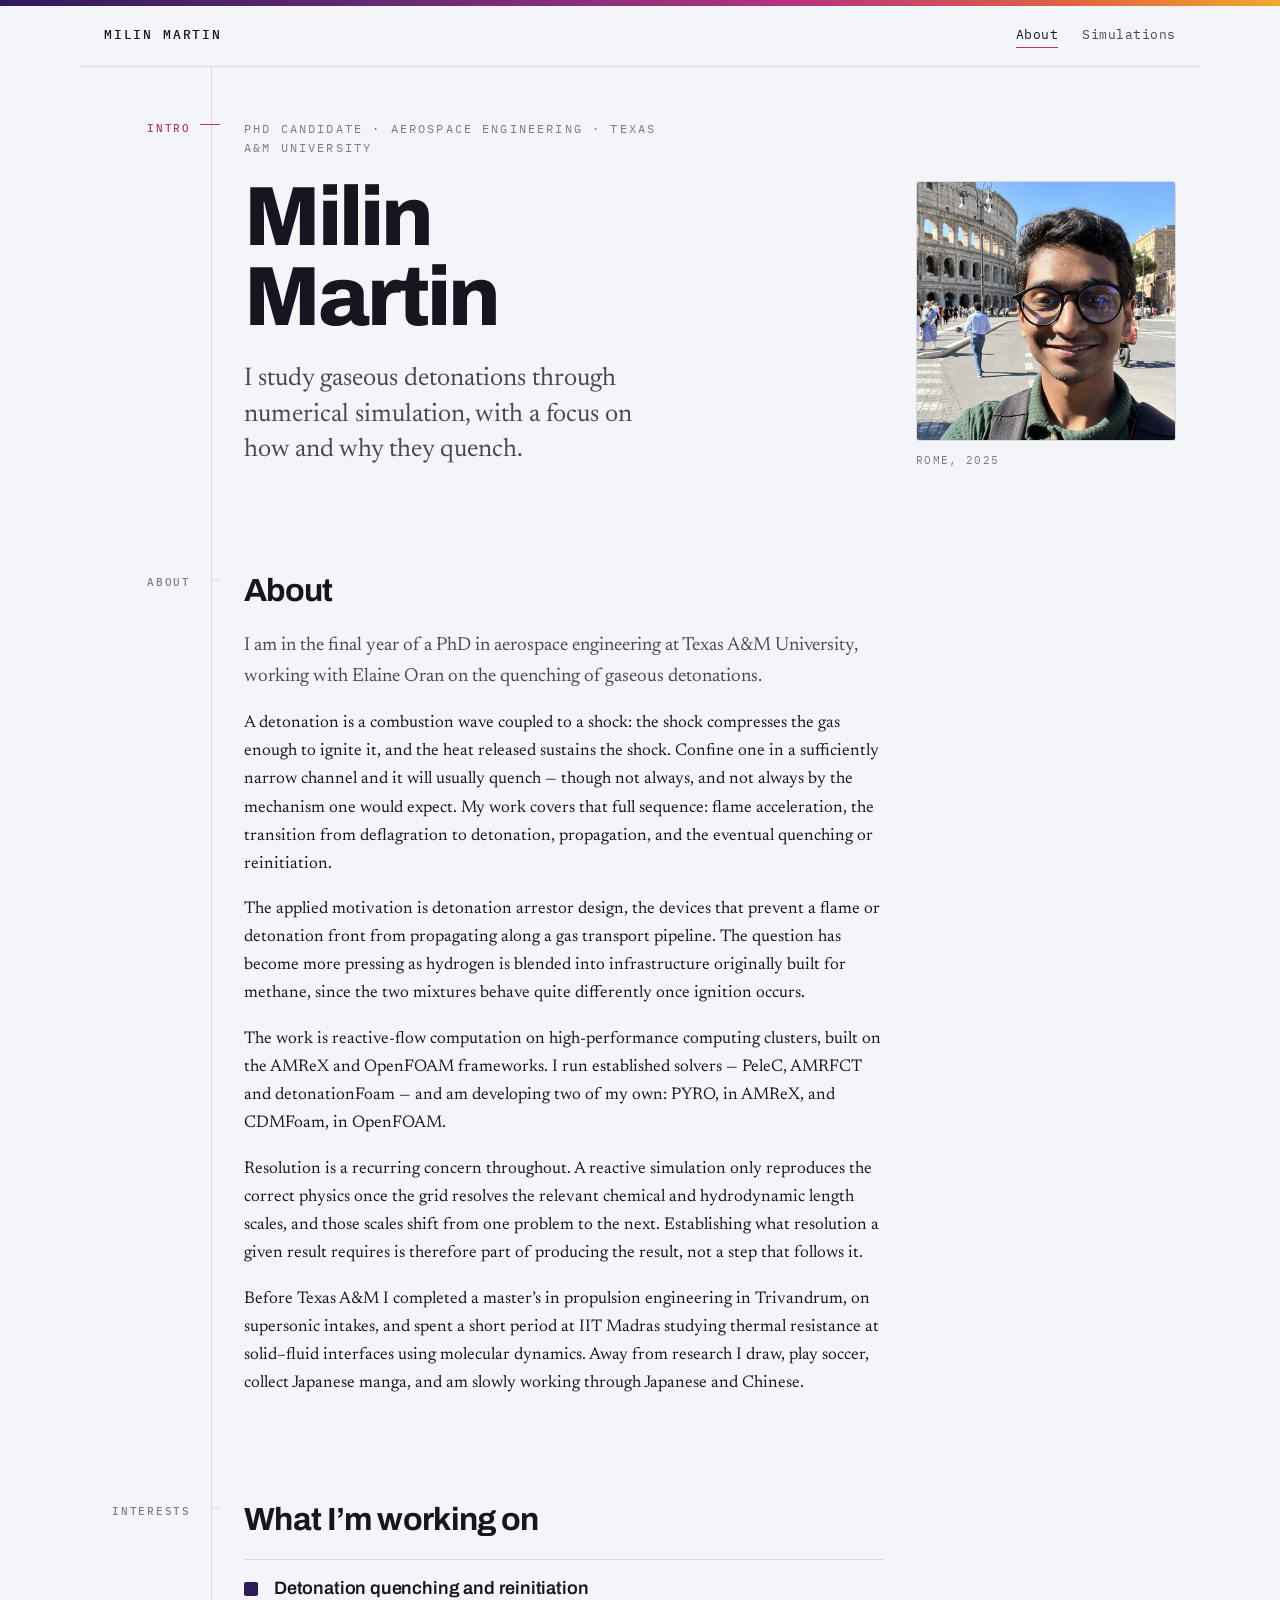
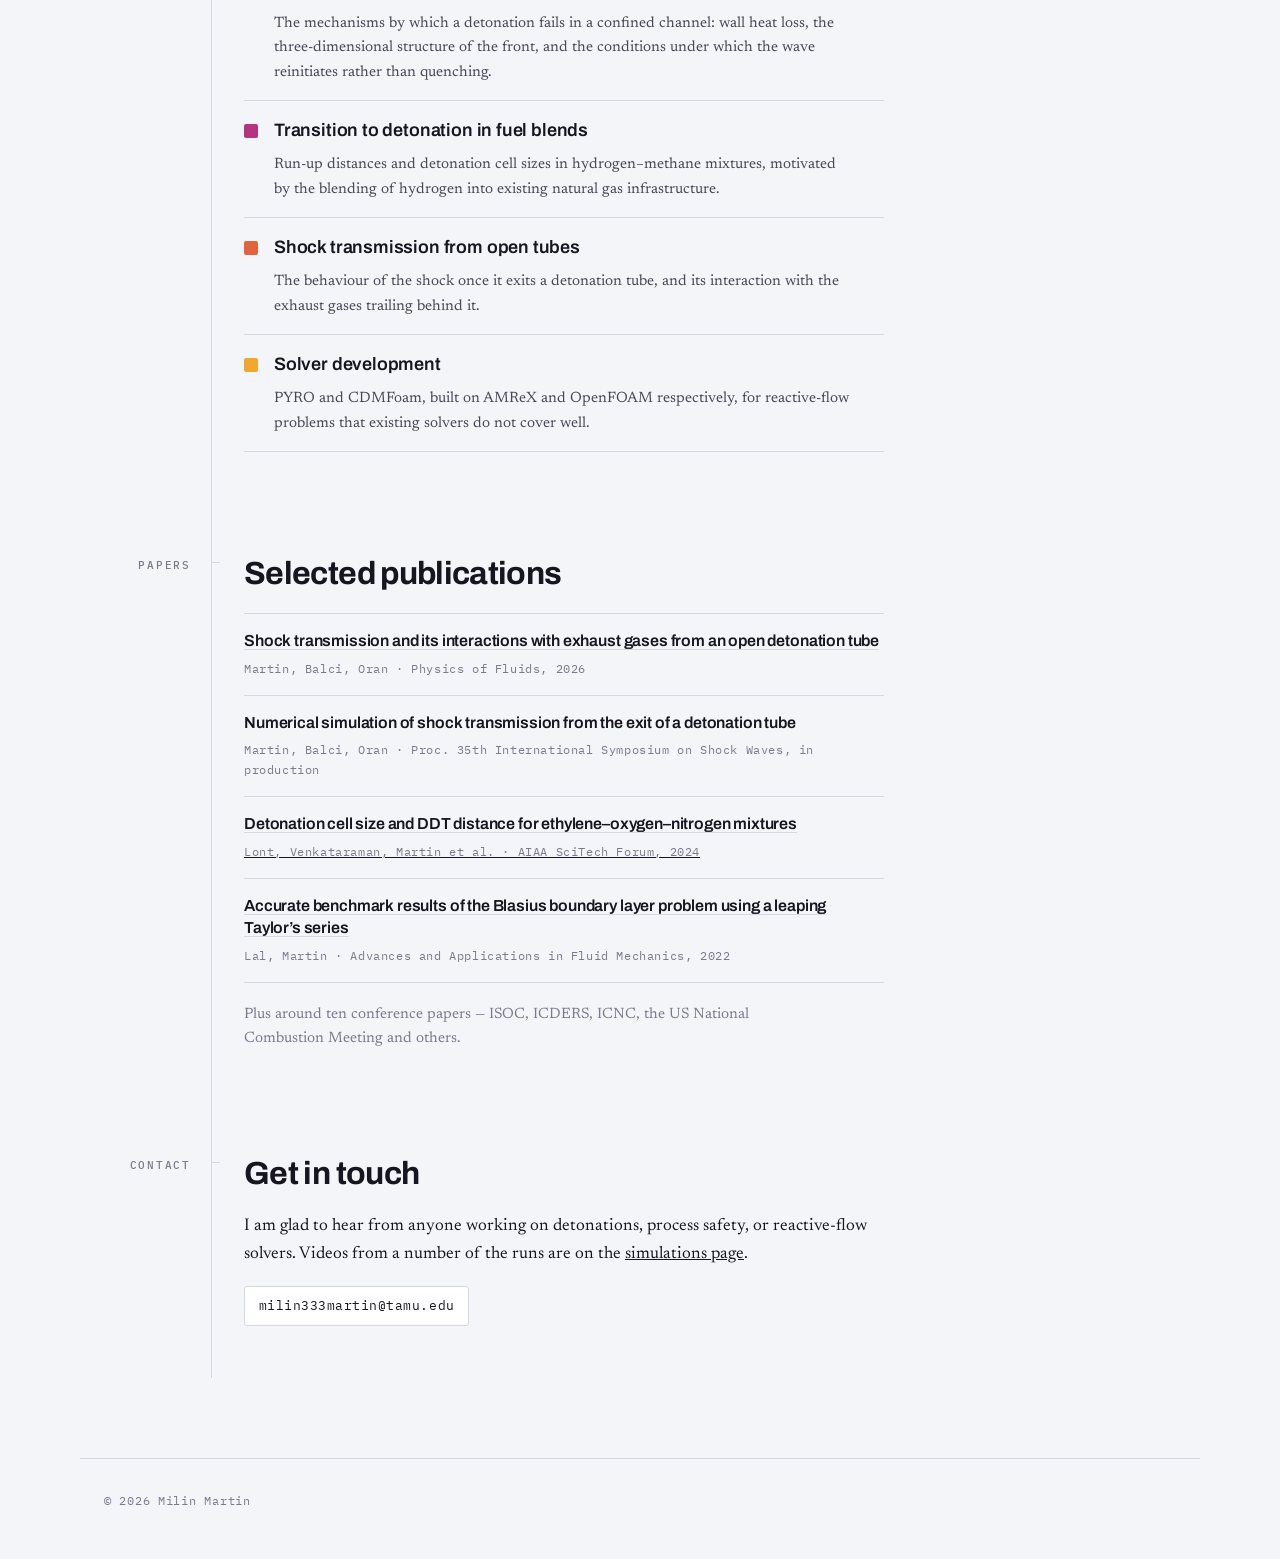
==== commit 35e8f92e: "Add hyperlink to detonation cell size research" ====
--- a/index.html
+++ b/index.html
@@ -115,7 +115,7 @@
           <span class="venue">Martin, Balci, Oran &middot; Proc. 35th International Symposium on Shock Waves, in production</span>
         </li>
         <li>
-          <h3>Detonation cell size and DDT distance for ethylene&ndash;oxygen&ndash;nitrogen mixtures</h3>
+          <h3><a href="https://doi.org/10.2514/6.2024-2782">Detonation cell size and DDT distance for ethylene&ndash;oxygen&ndash;nitrogen mixtures</h3>
           <span class="venue">Lont, Venkataraman, Martin et al. &middot; AIAA SciTech Forum, 2024</span>
         </li>
         <li>
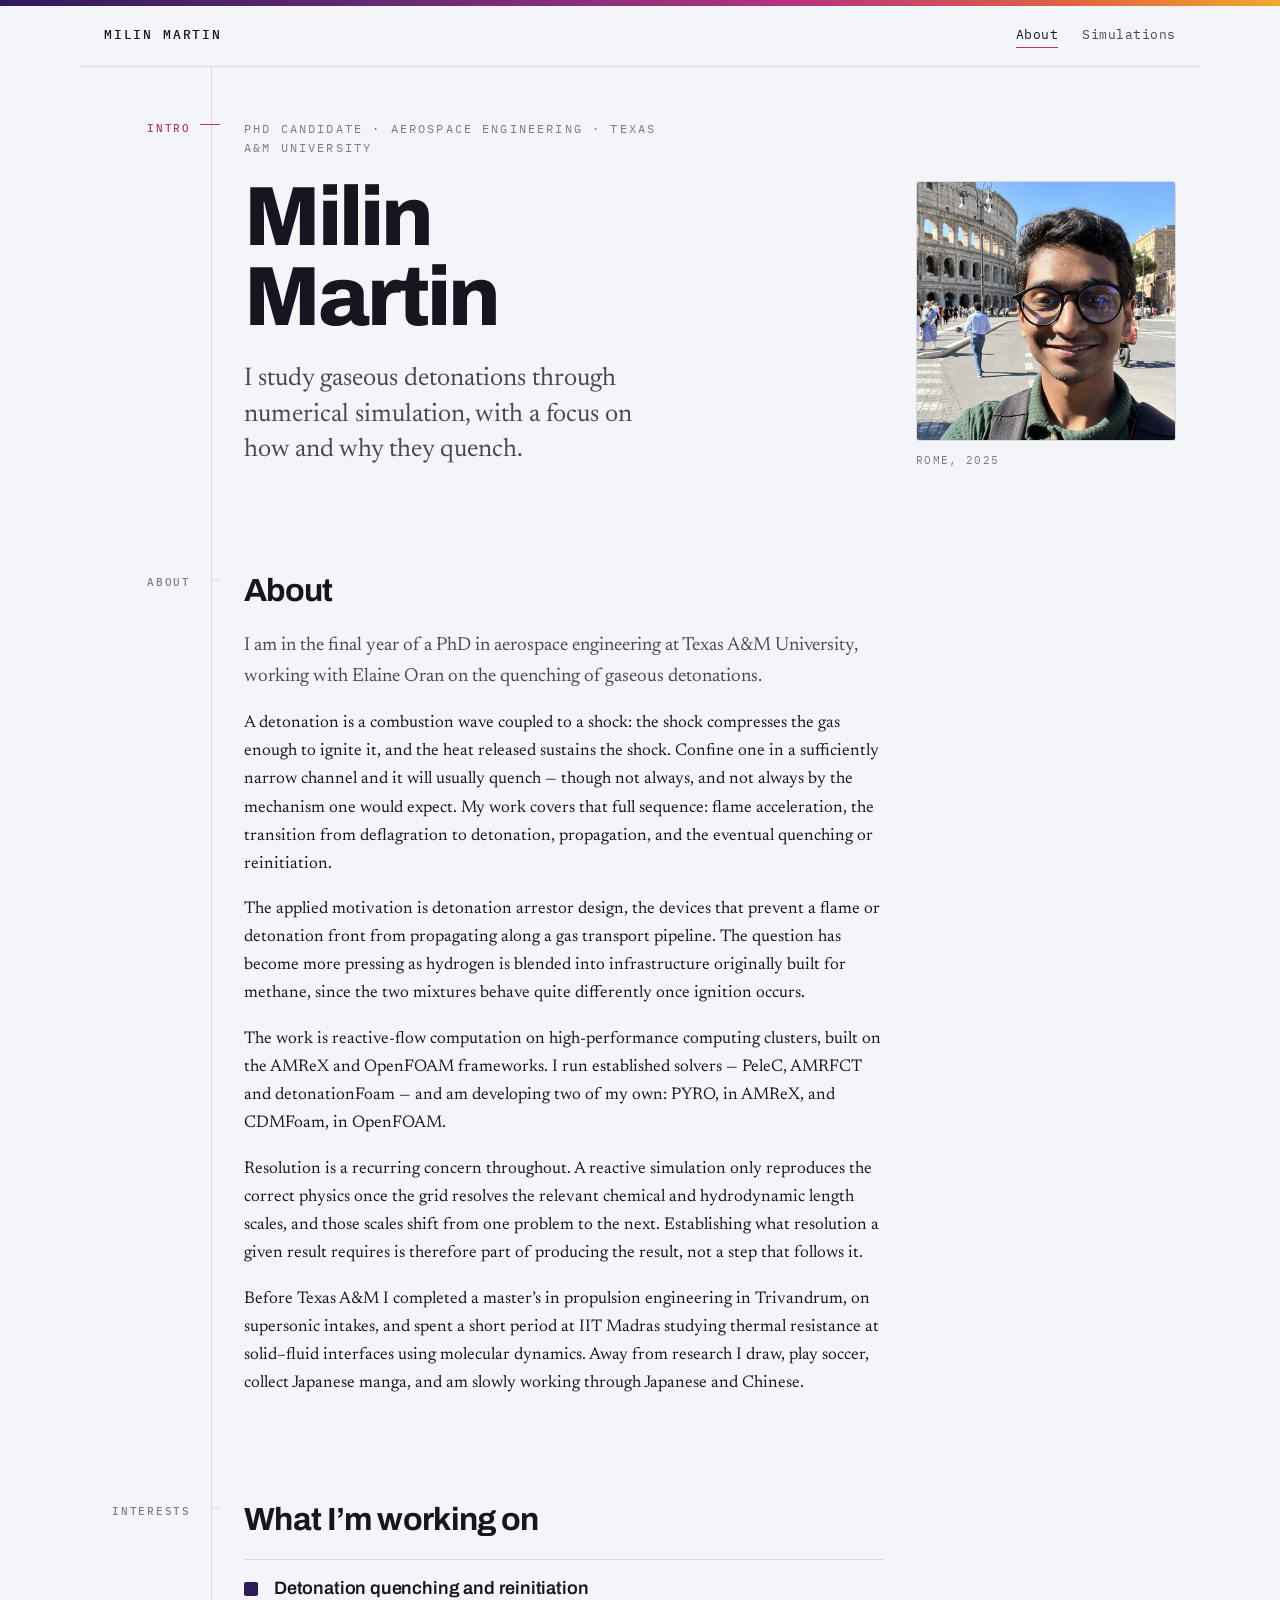
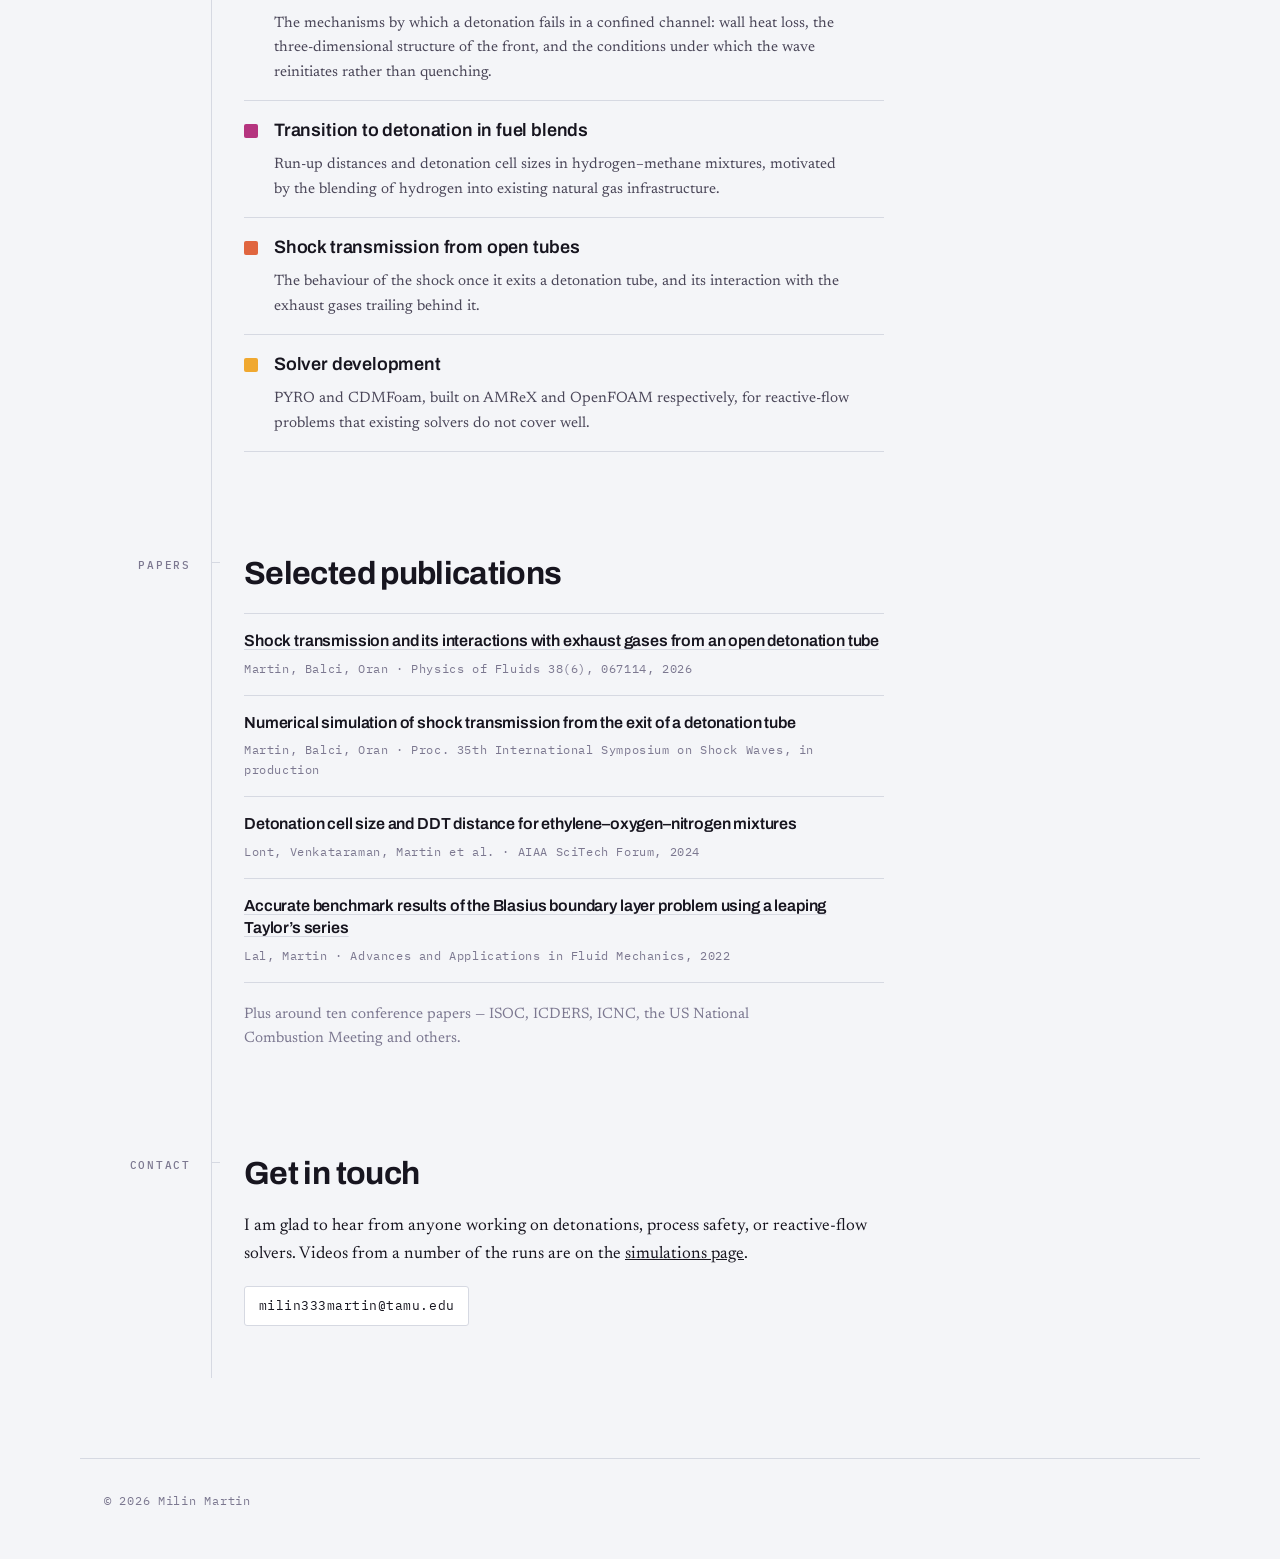
==== commit 15cc50fb: "Enhance index.html with meta tags and links Updated the description meta tag and added additional me" ====
--- a/index.html
+++ b/index.html
@@ -5,12 +5,60 @@
 <meta name="viewport" content="width=device-width, initial-scale=1">
 
 <title>Milin Martin — Detonation simulations</title>
-<meta name="description" content="Milin Martin, PhD candidate in aerospace engineering at Texas A&amp;M University, working on numerical simulations of gaseous detonations.">
+<meta name="description" content="Milin Martin, PhD candidate in aerospace engineering at Texas A&amp;M University, working on numerical simulations of gaseous detonations and their quenching.">
+<link rel="canonical" href="https://milin333martin.github.io/Website/">
+<link rel="icon" type="image/png" href="favicon.png">
+<link rel="apple-touch-icon" href="favicon.png">
+<meta name="author" content="Milin Martin">
+
+<meta property="og:type" content="profile">
+<meta property="og:site_name" content="Milin Martin">
+<meta property="og:title" content="Milin Martin &mdash; Numerical simulation of gaseous detonations">
+<meta property="og:description" content="Milin Martin, PhD candidate in aerospace engineering at Texas A&amp;M University, working on numerical simulations of gaseous detonations and their quenching.">
+<meta property="og:url" content="https://milin333martin.github.io/Website/">
+<meta property="og:image" content="https://milin333martin.github.io/Website/og-image.jpg">
+<meta property="og:image:width" content="1200">
+<meta property="og:image:height" content="630">
+<meta property="og:image:alt" content="Milin Martin, PhD candidate at Texas A&amp;M University">
+<meta property="profile:first_name" content="Milin">
+<meta property="profile:last_name" content="Martin">
+<meta name="twitter:card" content="summary_large_image">
+<meta name="twitter:title" content="Milin Martin &mdash; Numerical simulation of gaseous detonations">
+<meta name="twitter:description" content="Milin Martin, PhD candidate in aerospace engineering at Texas A&amp;M University, working on numerical simulations of gaseous detonations and their quenching.">
+<meta name="twitter:image" content="https://milin333martin.github.io/Website/og-image.jpg">
 
 <link rel="preconnect" href="https://fonts.googleapis.com">
 <link rel="preconnect" href="https://fonts.gstatic.com" crossorigin>
 <link href="https://fonts.googleapis.com/css2?family=Archivo:wght@500;600;700;800&family=IBM+Plex+Mono:wght@400;500&family=Newsreader:ital,opsz,wght@0,6..72,400;0,6..72,500;1,6..72,400&display=swap" rel="stylesheet">
 <link rel="stylesheet" href="style.css">
+
+<script type="application/ld+json">
+{
+  "@context": "https://schema.org",
+  "@type": "Person",
+  "name": "Milin Martin",
+  "givenName": "Milin",
+  "familyName": "Martin",
+  "url": "%s",
+  "image": "%smilin.jpg",
+  "email": "mailto:milin333martin@tamu.edu",
+  "jobTitle": "PhD Candidate in Aerospace Engineering",
+  "description": "Researcher in computational studies of gaseous explosions and detonations, working on detonation quenching and deflagration-to-detonation transition.",
+  "affiliation": {
+    "@type": "CollegeOrUniversity",
+    "name": "Texas A&M University",
+    "department": "Department of Aerospace Engineering"
+  },
+  "knowsAbout": [
+    "Detonation quenching",
+    "Deflagration-to-detonation transition",
+    "Reactive flow simulation",
+    "Computational fluid dynamics",
+    "Gas dynamics",
+    "High-performance computing"
+  ]
+}
+</script>
 </head>
 
 <body>
@@ -108,14 +156,14 @@
       <ul class="pubs">
         <li>
           <h3><a href="https://doi.org/10.1063/5.0331079">Shock transmission and its interactions with exhaust gases from an open detonation tube</a></h3>
-          <span class="venue">Martin, Balci, Oran &middot; Physics of Fluids, 2026</span>
+          <span class="venue">Martin, Balci, Oran &middot; Physics of Fluids 38(6), 067114, 2026</span>
         </li>
         <li>
           <h3>Numerical simulation of shock transmission from the exit of a detonation tube</h3>
           <span class="venue">Martin, Balci, Oran &middot; Proc. 35th International Symposium on Shock Waves, in production</span>
         </li>
         <li>
-          <h3><a href="https://doi.org/10.2514/6.2024-2782">Detonation cell size and DDT distance for ethylene&ndash;oxygen&ndash;nitrogen mixtures</h3>
+          <h3>Detonation cell size and DDT distance for ethylene&ndash;oxygen&ndash;nitrogen mixtures</h3>
           <span class="venue">Lont, Venkataraman, Martin et al. &middot; AIAA SciTech Forum, 2024</span>
         </li>
         <li>
@@ -136,9 +184,8 @@
         <li><a href="mailto:milin333martin@tamu.edu">milin333martin@tamu.edu</a></li>
 
         <!-- To add these, delete the arrows around a line and paste your real URL in:
-        <li><a href="PASTE_YOUR_LINKEDIN_URL">LinkedIn</a></li>
-        <li><a href="PASTE_YOUR_SCHOLAR_URL">Google Scholar</a></li>
-        <li><a href="MilinCV.pdf">CV (PDF)</a></li>
+        <li><a href="www.linkedin.com/in/milin-m-384aba334">LinkedIn</a></li>
+        <li><a href="https://scholar.google.com/citations?user=MORmdeAAAAAJ&hl=en&authuser=1">Google Scholar</a></li>
         -->
       </ul>
     </div>
--- a/style.css
+++ b/style.css
@@ -341,8 +341,11 @@
   width: 100%;
   height: 100%;
   border: 0;
-  object-fit: cover;
-}
+  object-fit: contain;
+}
+
+/* Use on figure__media when the media is a plot rather than a rendering */
+.figure__media--plot { background: #ffffff; }
 
 /* Styled stand-in shown until you drop a real video in */
 .figure__slot {
@@ -384,6 +387,25 @@
 
 .figure__caption p { font-size: 0.9688rem; color: var(--ink-2); }
 
+/* Multi-panel figures */
+
+.figure__panel { border-bottom: 1px solid var(--grid); }
+
+.figure__panelcap {
+  padding: 0.9rem 1.5rem 1.1rem;
+  border-top: 1px solid var(--grid);
+  font-size: 0.9375rem;
+  line-height: 1.55;
+  color: var(--ink-2);
+}
+
+.figure__panelcap b {
+  font-family: var(--mono);
+  font-weight: 500;
+  color: var(--magenta);
+  margin-right: 0.5rem;
+}
+
 /* Run parameters table */
 .params {
   width: 100%;
@@ -412,6 +434,30 @@
 
 .params th { font-weight: 400; color: var(--ink-3); width: 40%; }
 .params td { color: var(--ink); }
+
+/* Full citation under a figure */
+.figure__ref {
+  margin-top: 1.5rem;
+  padding-top: 1rem;
+  border-top: 1px solid var(--grid);
+  max-width: var(--measure);
+  font-size: 0.8125rem;
+  line-height: 1.55;
+  color: var(--ink-3);
+}
+
+.figure__ref b {
+  display: block;
+  font-family: var(--mono);
+  font-size: 0.6875rem;
+  font-weight: 500;
+  letter-spacing: 0.16em;
+  text-transform: uppercase;
+  color: var(--ink-3);
+  margin-bottom: 0.4rem;
+}
+
+.figure__ref cite { font-style: italic; }
 
 /* ---------- Footer ---------- */
 
